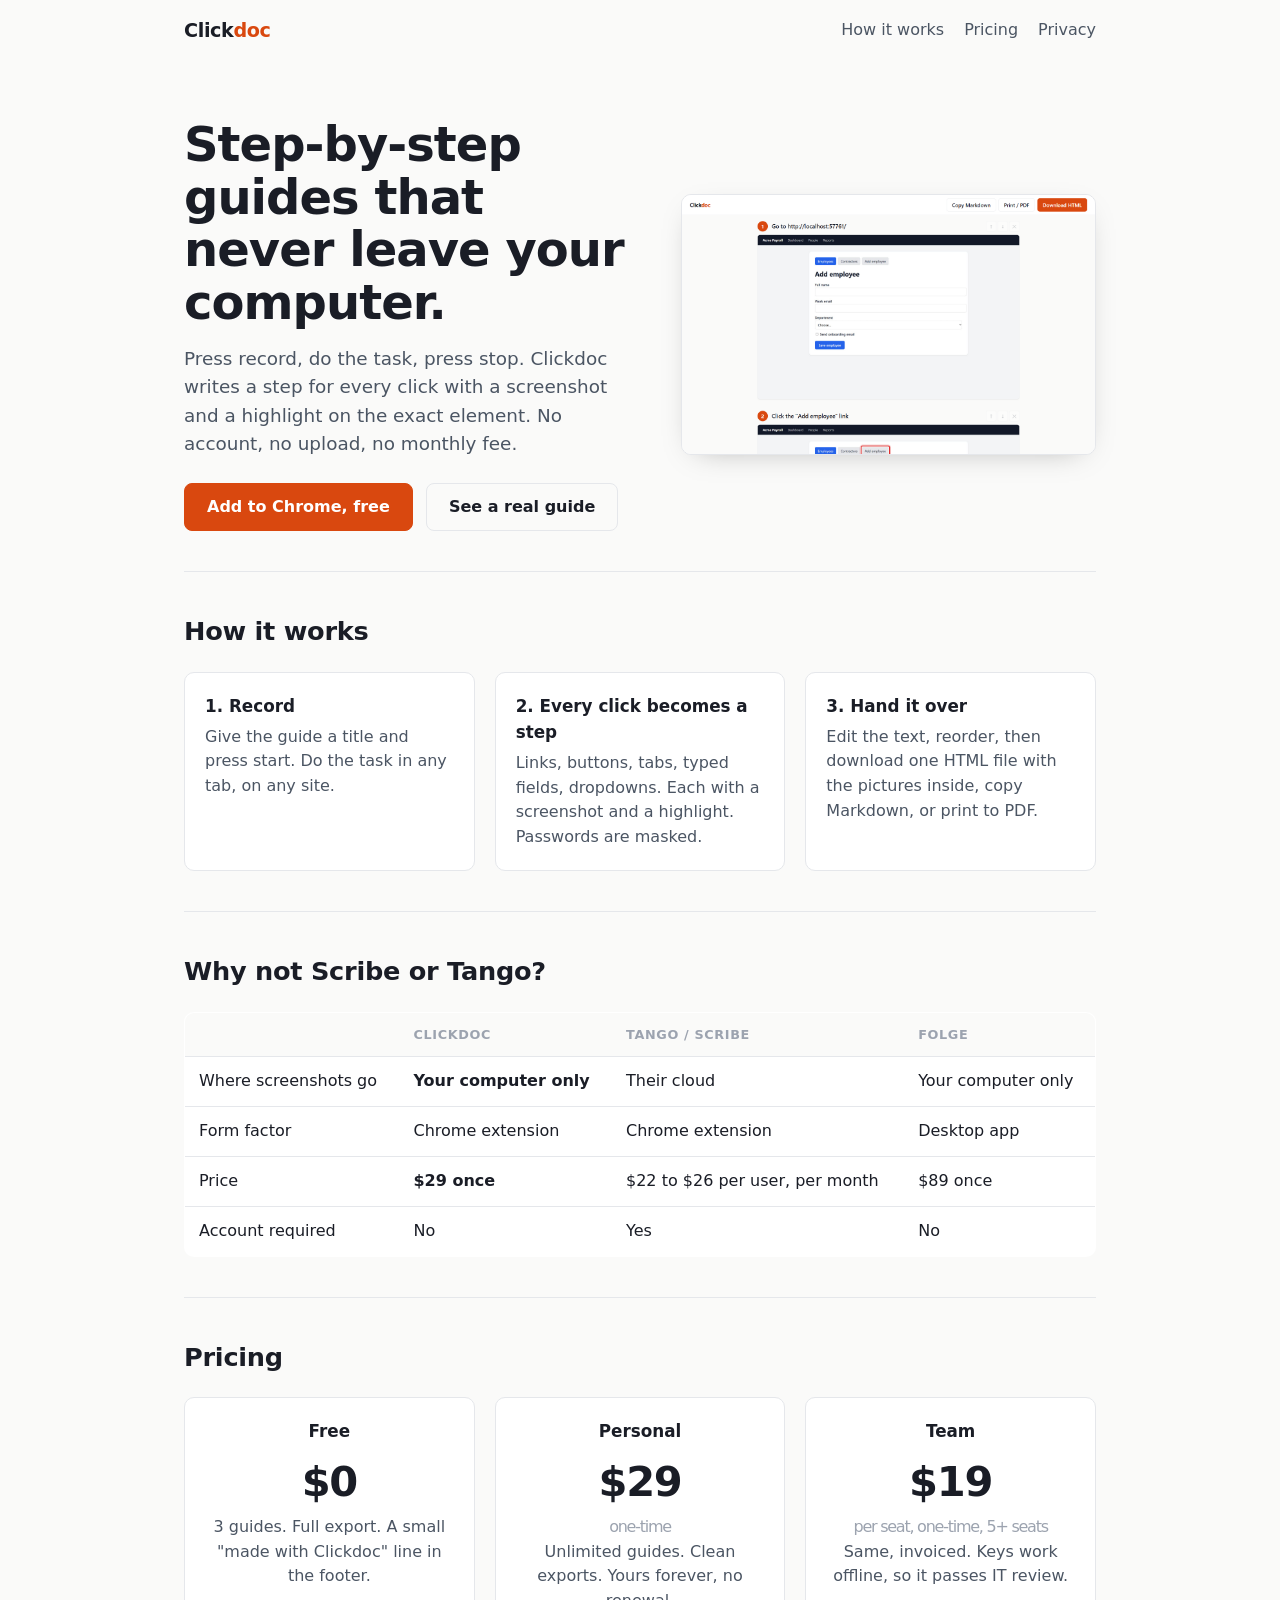
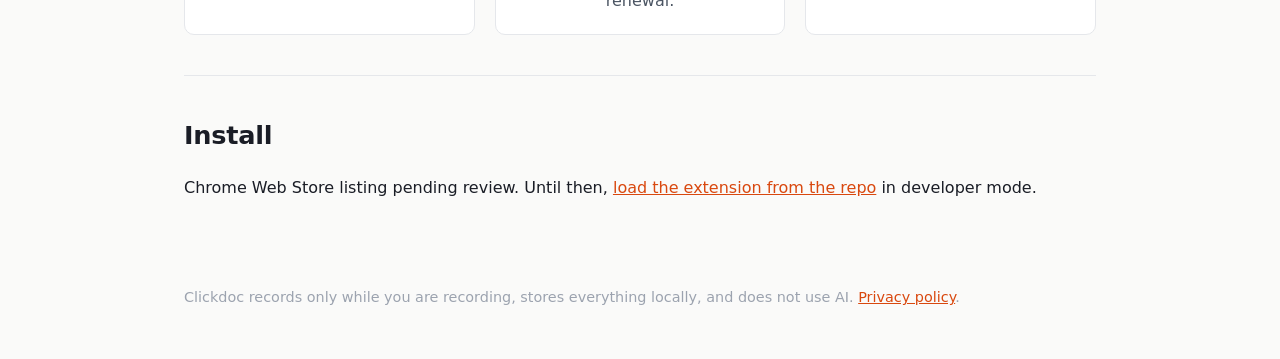
==== index.html @ 6314d19f "Clickdoc landing page, privacy policy and demo guides Co-Authored-By: Claude Fable 5.1 <noreply@anth" ====
<!doctype html>
<html lang="en">
<head>
<meta charset="utf-8">
<meta name="viewport" content="width=device-width, initial-scale=1">
<title>Clickdoc · Step-by-step guides that never leave your computer</title>
<meta name="description" content="Record your clicks in Chrome, get a step-by-step guide with screenshots. Nothing is uploaded. Pay once.">
<style>
  :root { --primary: #d9480f; --ink: #1a1d26; --ink-2: #4b5563; --ink-3: #9ca3af; --bg: #fafaf9; --surface: #fff; --border: #e5e7eb; }
  * { box-sizing: border-box; }
  body { margin: 0; font-family: Inter, system-ui, -apple-system, "Segoe UI", sans-serif; color: var(--ink); background: var(--bg); line-height: 1.55; }
  a { color: var(--primary); }
  .wrap { max-width: 960px; margin: 0 auto; padding: 0 24px; }
  header { display: flex; justify-content: space-between; align-items: center; padding: 16px 0; }
  .brand { font-weight: 700; font-size: 1.2rem; letter-spacing: -0.02em; color: var(--ink); text-decoration: none; }
  .brand span { color: var(--primary); }
  nav a { margin-left: 20px; color: var(--ink-2); text-decoration: none; }
  .hero { padding: 56px 0 40px; display: grid; grid-template-columns: 1.1fr 1fr; gap: 40px; align-items: center; }
  h1 { font-size: clamp(2rem, 4.5vw, 3rem); line-height: 1.1; letter-spacing: -0.02em; margin: 0 0 16px; }
  .lede { font-size: 1.15rem; color: var(--ink-2); margin: 0 0 24px; }
  .btn { display: inline-flex; align-items: center; min-height: 48px; padding: 0 22px; border-radius: 8px; background: var(--primary); color: #fff; font-weight: 600; text-decoration: none; border: 1px solid var(--primary); }
  .btn:hover { background: #c23f0b; }
  .btn-ghost { background: transparent; color: var(--ink); border-color: var(--border); margin-left: 8px; }
  .btn:focus-visible, a:focus-visible { outline: 3px solid rgba(217,72,15,.4); outline-offset: 2px; }
  .shot { border: 1px solid var(--border); border-radius: 10px; overflow: hidden; box-shadow: 0 8px 30px -16px rgba(0,0,0,.35); background: #fff; }
  .shot img { display: block; width: 100%; height: auto; }
  section { padding: 40px 0; border-top: 1px solid var(--border); }
  h2 { font-size: 1.6rem; letter-spacing: -0.01em; margin: 0 0 20px; }
  .grid { display: grid; grid-template-columns: repeat(3, 1fr); gap: 20px; }
  .card { background: var(--surface); border: 1px solid var(--border); border-radius: 10px; padding: 20px; }
  .card h3 { margin: 0 0 6px; font-size: 1.05rem; }
  .card p { margin: 0; color: var(--ink-2); }
  .price { text-align: center; }
  .price .amt { font-size: 2.6rem; font-weight: 700; letter-spacing: -0.03em; }
  .price small { display: block; color: var(--ink-3); font-weight: 500; font-size: 1rem; }
  .compare { width: 100%; border-collapse: collapse; background: var(--surface); border: 1px solid var(--border); border-radius: 10px; overflow: hidden; }
  .compare th, .compare td { padding: 12px 14px; text-align: left; border-bottom: 1px solid var(--border); }
  .compare th { font-size: .8rem; text-transform: uppercase; letter-spacing: .05em; color: var(--ink-3); background: var(--bg); }
  .compare tr:last-child td { border-bottom: 0; }
  footer { padding: 30px 0 50px; color: var(--ink-3); font-size: .9rem; }
  @media (max-width: 820px) { .hero, .grid { grid-template-columns: 1fr; } nav { display: none; } }
</style>
</head>
<body>
<div class="wrap">
  <header>
    <a class="brand" href="#">Click<span>doc</span></a>
    <nav><a href="#how">How it works</a><a href="#pricing">Pricing</a><a href="privacy.html">Privacy</a></nav>
  </header>

  <div class="hero">
    <div>
      <h1>Step-by-step guides that never leave your computer.</h1>
      <p class="lede">Press record, do the task, press stop. Clickdoc writes a step for every click with a screenshot and a highlight on the exact element. No account, no upload, no monthly fee.</p>
      <a class="btn" href="#install">Add to Chrome, free</a>
      <a class="btn btn-ghost" href="demo/acme-add-employee.html">See a real guide</a>
    </div>
    <div class="shot"><img src="screenshots/01-guide-editor.png" alt="A Clickdoc guide showing numbered steps with screenshots and red highlight boxes"></div>
  </div>

  <section id="how">
    <h2>How it works</h2>
    <div class="grid">
      <div class="card"><h3>1. Record</h3><p>Give the guide a title and press start. Do the task in any tab, on any site.</p></div>
      <div class="card"><h3>2. Every click becomes a step</h3><p>Links, buttons, tabs, typed fields, dropdowns. Each with a screenshot and a highlight. Passwords are masked.</p></div>
      <div class="card"><h3>3. Hand it over</h3><p>Edit the text, reorder, then download one HTML file with the pictures inside, copy Markdown, or print to PDF.</p></div>
    </div>
  </section>

  <section>
    <h2>Why not Scribe or Tango?</h2>
    <table class="compare">
      <thead><tr><th></th><th>Clickdoc</th><th>Tango / Scribe</th><th>Folge</th></tr></thead>
      <tbody>
        <tr><td>Where screenshots go</td><td><strong>Your computer only</strong></td><td>Their cloud</td><td>Your computer only</td></tr>
        <tr><td>Form factor</td><td>Chrome extension</td><td>Chrome extension</td><td>Desktop app</td></tr>
        <tr><td>Price</td><td><strong>$29 once</strong></td><td>$22 to $26 per user, per month</td><td>$89 once</td></tr>
        <tr><td>Account required</td><td>No</td><td>Yes</td><td>No</td></tr>
      </tbody>
    </table>
  </section>

  <section id="pricing">
    <h2>Pricing</h2>
    <div class="grid">
      <div class="card price"><h3>Free</h3><div class="amt">$0</div><p>3 guides. Full export. A small "made with Clickdoc" line in the footer.</p></div>
      <div class="card price"><h3>Personal</h3><div class="amt">$29<small>one-time</small></div><p>Unlimited guides. Clean exports. Yours forever, no renewal.</p></div>
      <div class="card price"><h3>Team</h3><div class="amt">$19<small>per seat, one-time, 5+ seats</small></div><p>Same, invoiced. Keys work offline, so it passes IT review.</p></div>
    </div>
  </section>

  <section id="install">
    <h2>Install</h2>
    <p>Chrome Web Store listing pending review. Until then, <a href="https://github.com/jowjeh1/clickdoc">load the extension from the repo</a> in developer mode.</p>
  </section>

  <footer>Clickdoc records only while you are recording, stores everything locally, and does not use AI. <a href="privacy.html">Privacy policy</a>.</footer>
</div>
</body>
</html>
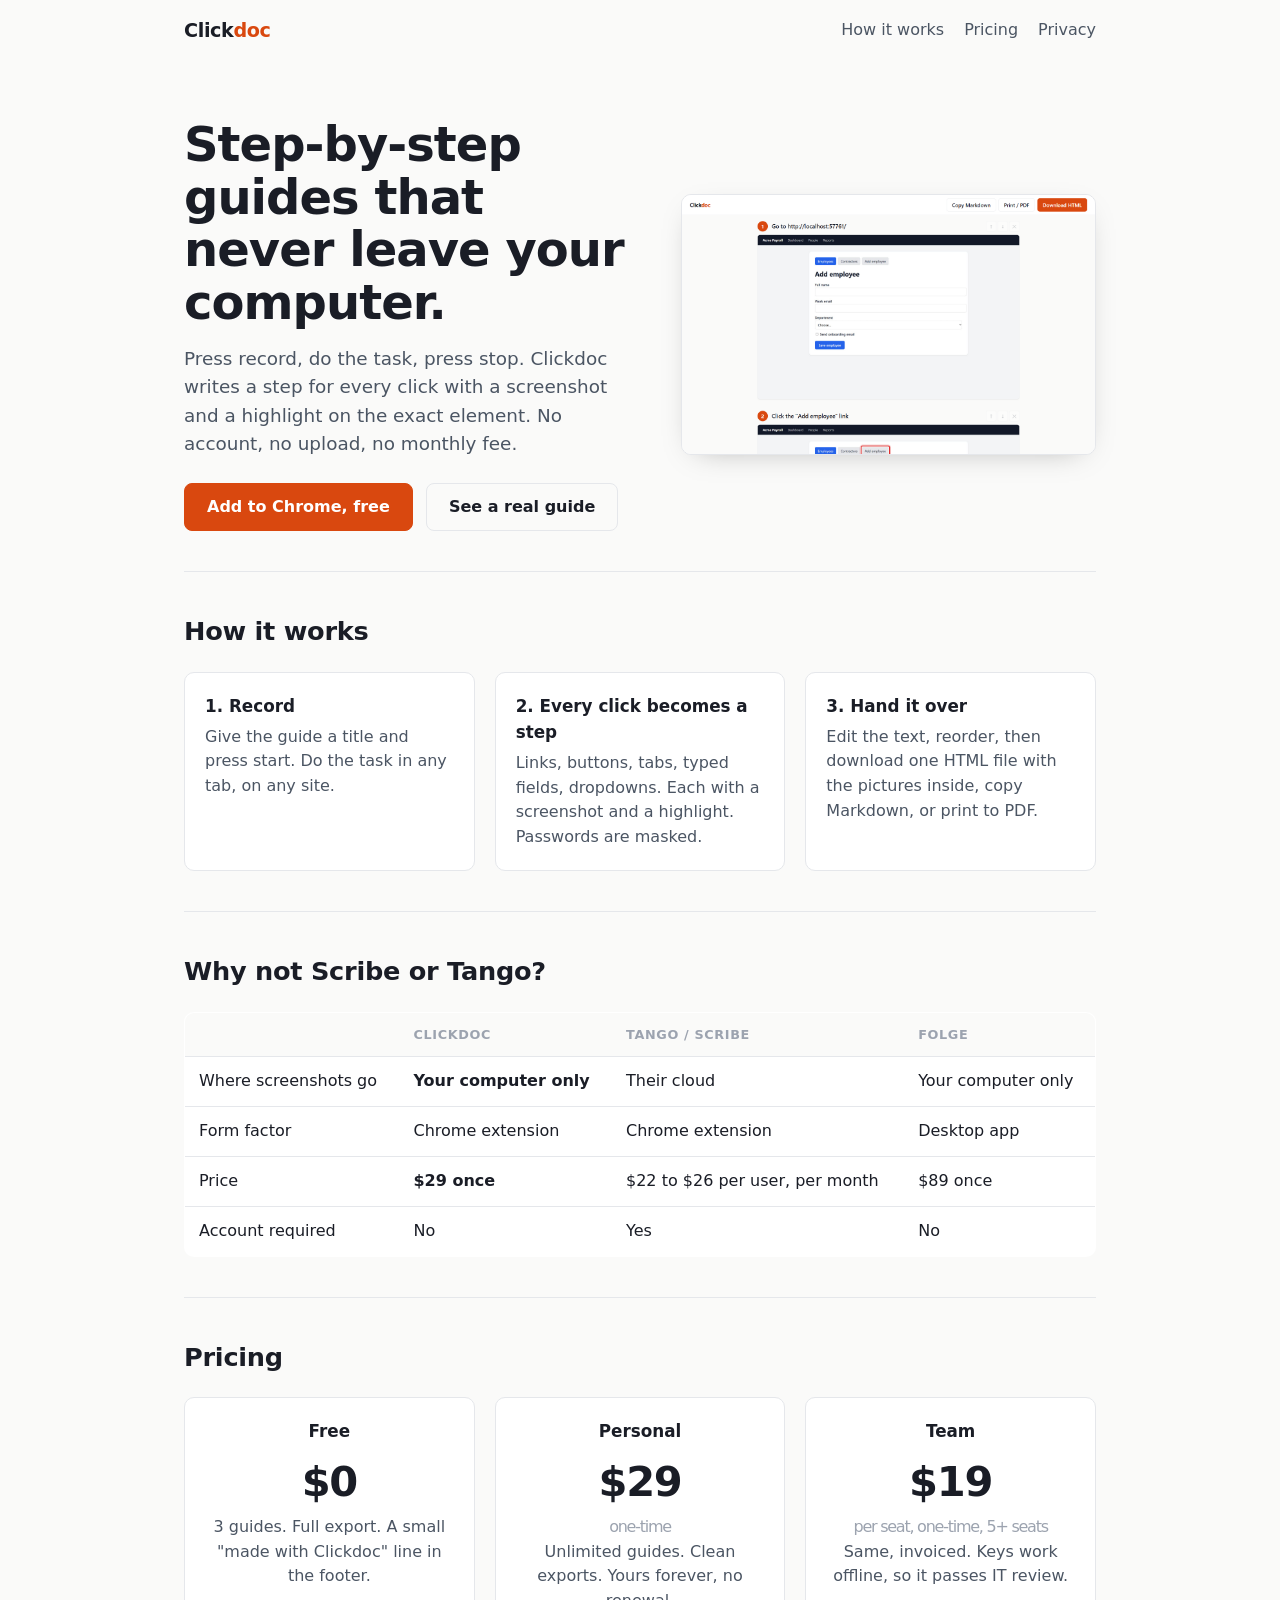
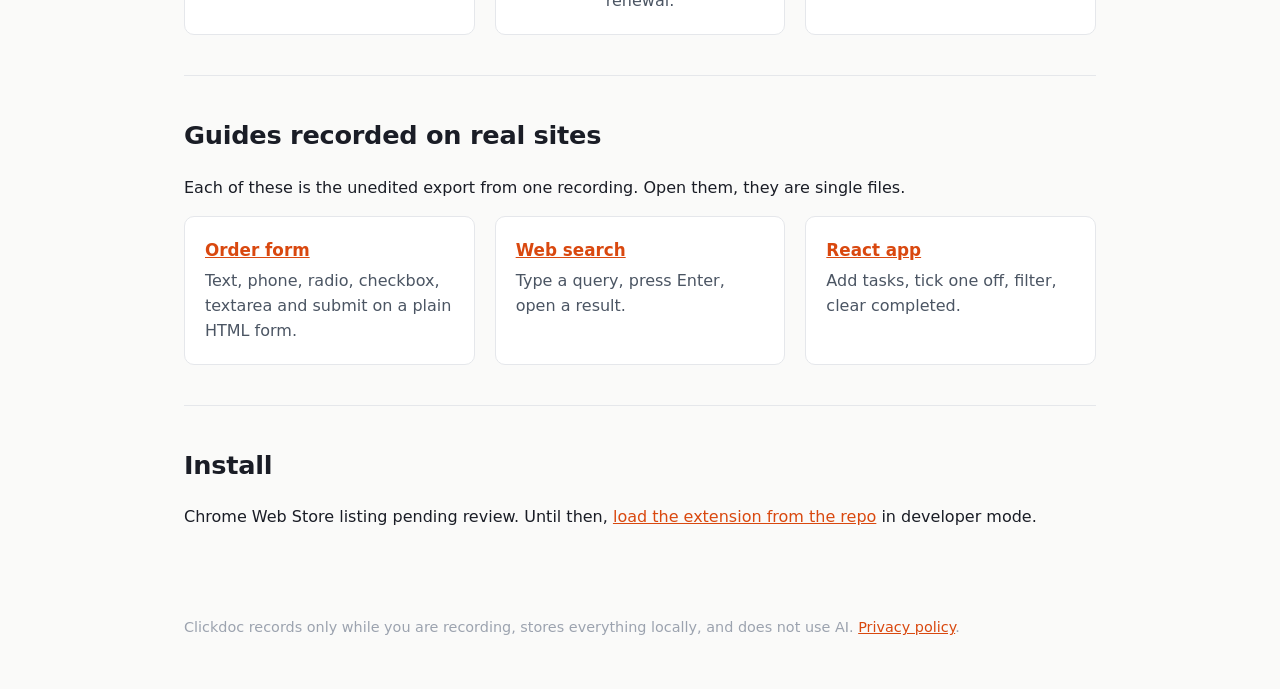
==== commit 2429a9eb: "Add real-site guide gallery Co-Authored-By: Claude Fable 5.1 <noreply@anthropic.com> Claude-Session:" ====
--- a/index.html
+++ b/index.html
@@ -89,6 +89,16 @@
     </div>
   </section>
 
+  <section id="gallery">
+    <h2>Guides recorded on real sites</h2>
+    <p>Each of these is the unedited export from one recording. Open them, they are single files.</p>
+    <div class="grid">
+      <div class="card"><h3><a href="demo/httpbin-form.html">Order form</a></h3><p>Text, phone, radio, checkbox, textarea and submit on a plain HTML form.</p></div>
+      <div class="card"><h3><a href="demo/duckduckgo-search.html">Web search</a></h3><p>Type a query, press Enter, open a result.</p></div>
+      <div class="card"><h3><a href="demo/todomvc-react.html">React app</a></h3><p>Add tasks, tick one off, filter, clear completed.</p></div>
+    </div>
+  </section>
+
   <section id="install">
     <h2>Install</h2>
     <p>Chrome Web Store listing pending review. Until then, <a href="https://github.com/jowjeh1/clickdoc">load the extension from the repo</a> in developer mode.</p>
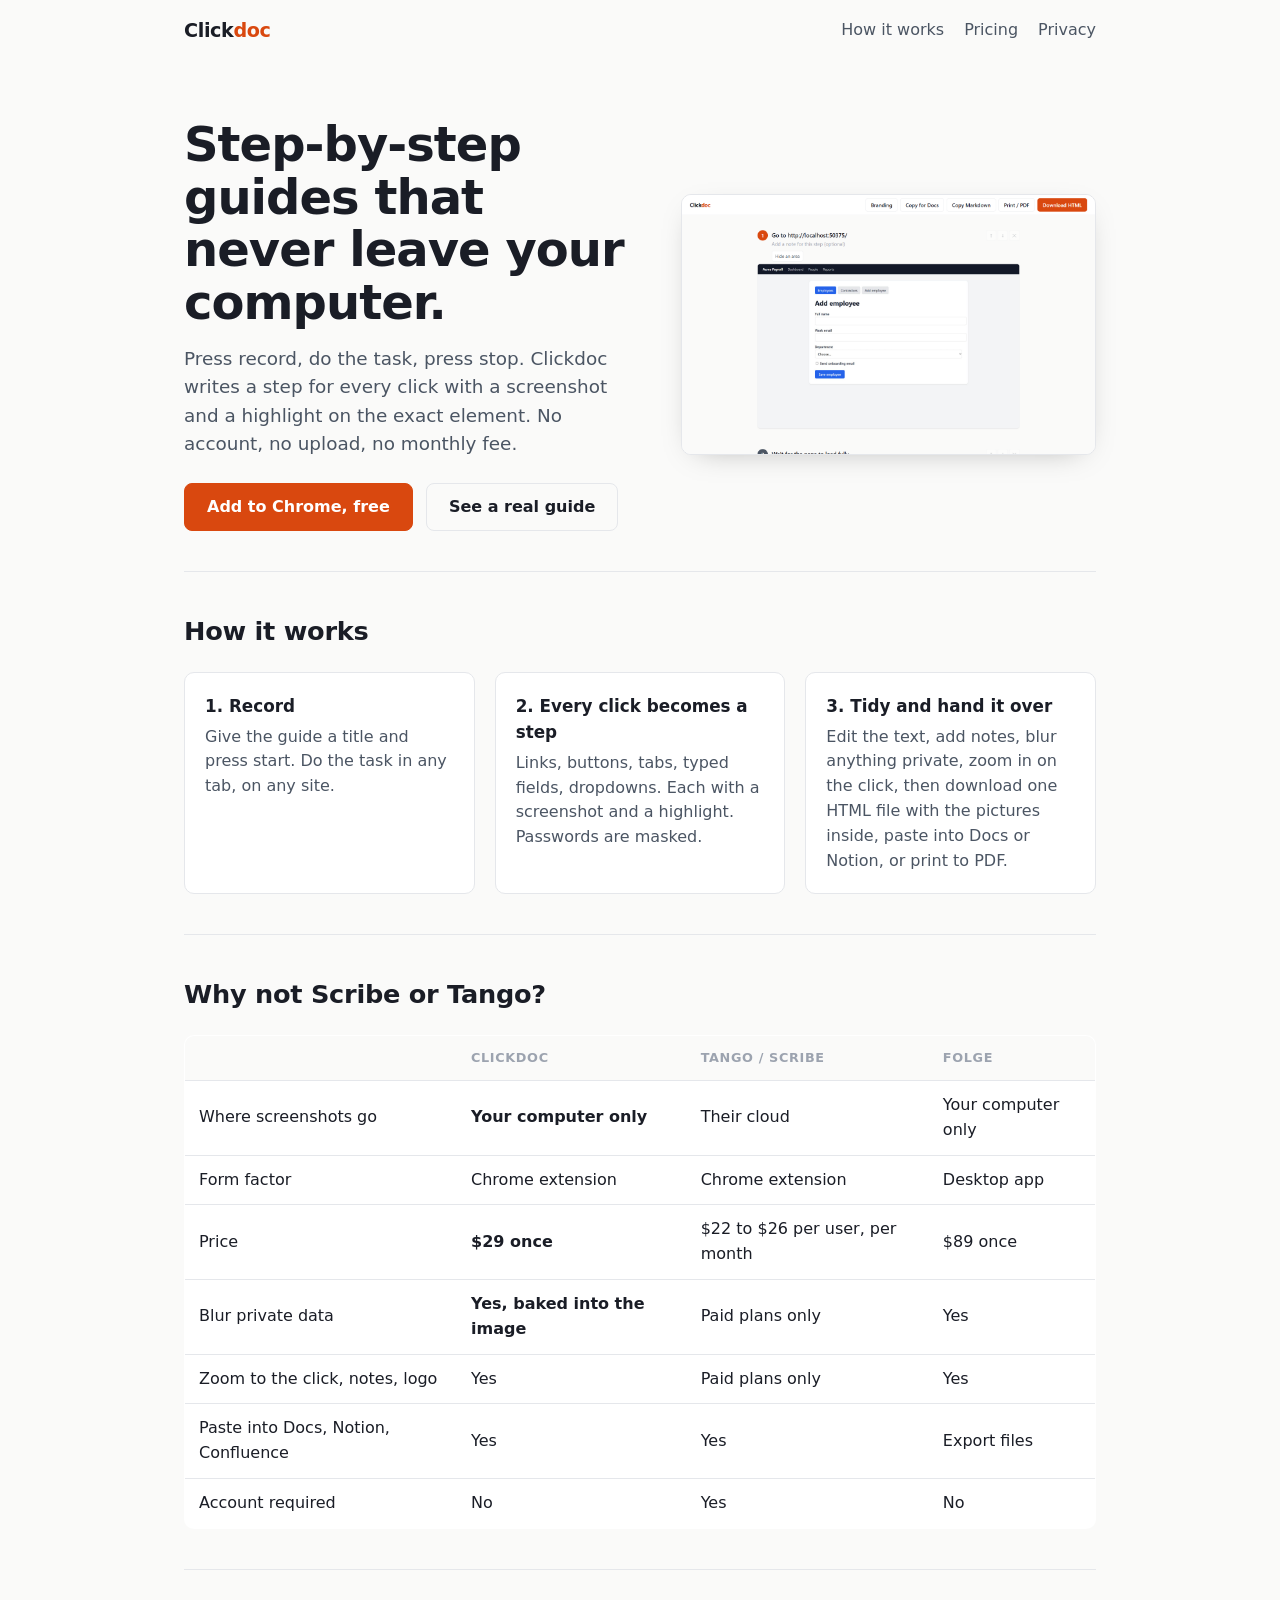
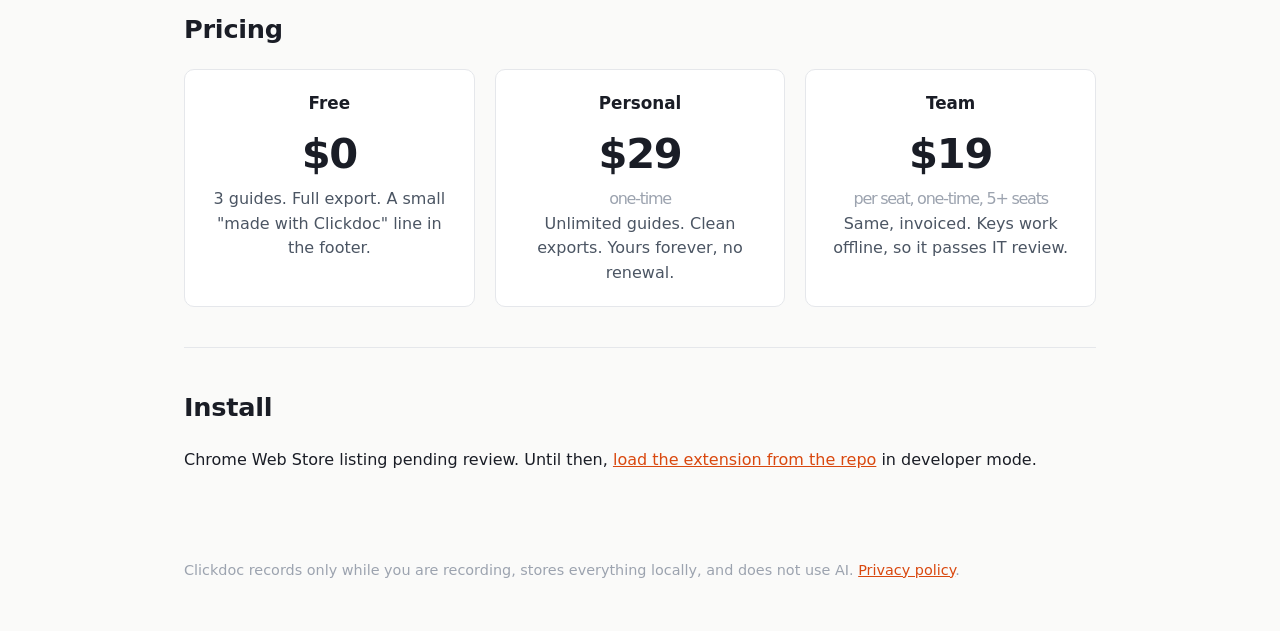
==== commit c3c90338: "Update comparison and demos for 0.2.0 Co-Authored-By: Claude Fable 5.1 <noreply@anthropic.com> Claud" ====
--- a/index.html
+++ b/index.html
@@ -63,7 +63,7 @@
     <div class="grid">
       <div class="card"><h3>1. Record</h3><p>Give the guide a title and press start. Do the task in any tab, on any site.</p></div>
       <div class="card"><h3>2. Every click becomes a step</h3><p>Links, buttons, tabs, typed fields, dropdowns. Each with a screenshot and a highlight. Passwords are masked.</p></div>
-      <div class="card"><h3>3. Hand it over</h3><p>Edit the text, reorder, then download one HTML file with the pictures inside, copy Markdown, or print to PDF.</p></div>
+      <div class="card"><h3>3. Tidy and hand it over</h3><p>Edit the text, add notes, blur anything private, zoom in on the click, then download one HTML file with the pictures inside, paste into Docs or Notion, or print to PDF.</p></div>
     </div>
   </section>
 
@@ -75,6 +75,9 @@
         <tr><td>Where screenshots go</td><td><strong>Your computer only</strong></td><td>Their cloud</td><td>Your computer only</td></tr>
         <tr><td>Form factor</td><td>Chrome extension</td><td>Chrome extension</td><td>Desktop app</td></tr>
         <tr><td>Price</td><td><strong>$29 once</strong></td><td>$22 to $26 per user, per month</td><td>$89 once</td></tr>
+        <tr><td>Blur private data</td><td><strong>Yes, baked into the image</strong></td><td>Paid plans only</td><td>Yes</td></tr>
+        <tr><td>Zoom to the click, notes, logo</td><td>Yes</td><td>Paid plans only</td><td>Yes</td></tr>
+        <tr><td>Paste into Docs, Notion, Confluence</td><td>Yes</td><td>Yes</td><td>Export files</td></tr>
         <tr><td>Account required</td><td>No</td><td>Yes</td><td>No</td></tr>
       </tbody>
     </table>
@@ -89,16 +92,6 @@
     </div>
   </section>
 
-  <section id="gallery">
-    <h2>Guides recorded on real sites</h2>
-    <p>Each of these is the unedited export from one recording. Open them, they are single files.</p>
-    <div class="grid">
-      <div class="card"><h3><a href="demo/httpbin-form.html">Order form</a></h3><p>Text, phone, radio, checkbox, textarea and submit on a plain HTML form.</p></div>
-      <div class="card"><h3><a href="demo/duckduckgo-search.html">Web search</a></h3><p>Type a query, press Enter, open a result.</p></div>
-      <div class="card"><h3><a href="demo/todomvc-react.html">React app</a></h3><p>Add tasks, tick one off, filter, clear completed.</p></div>
-    </div>
-  </section>
-
   <section id="install">
     <h2>Install</h2>
     <p>Chrome Web Store listing pending review. Until then, <a href="https://github.com/jowjeh1/clickdoc">load the extension from the repo</a> in developer mode.</p>
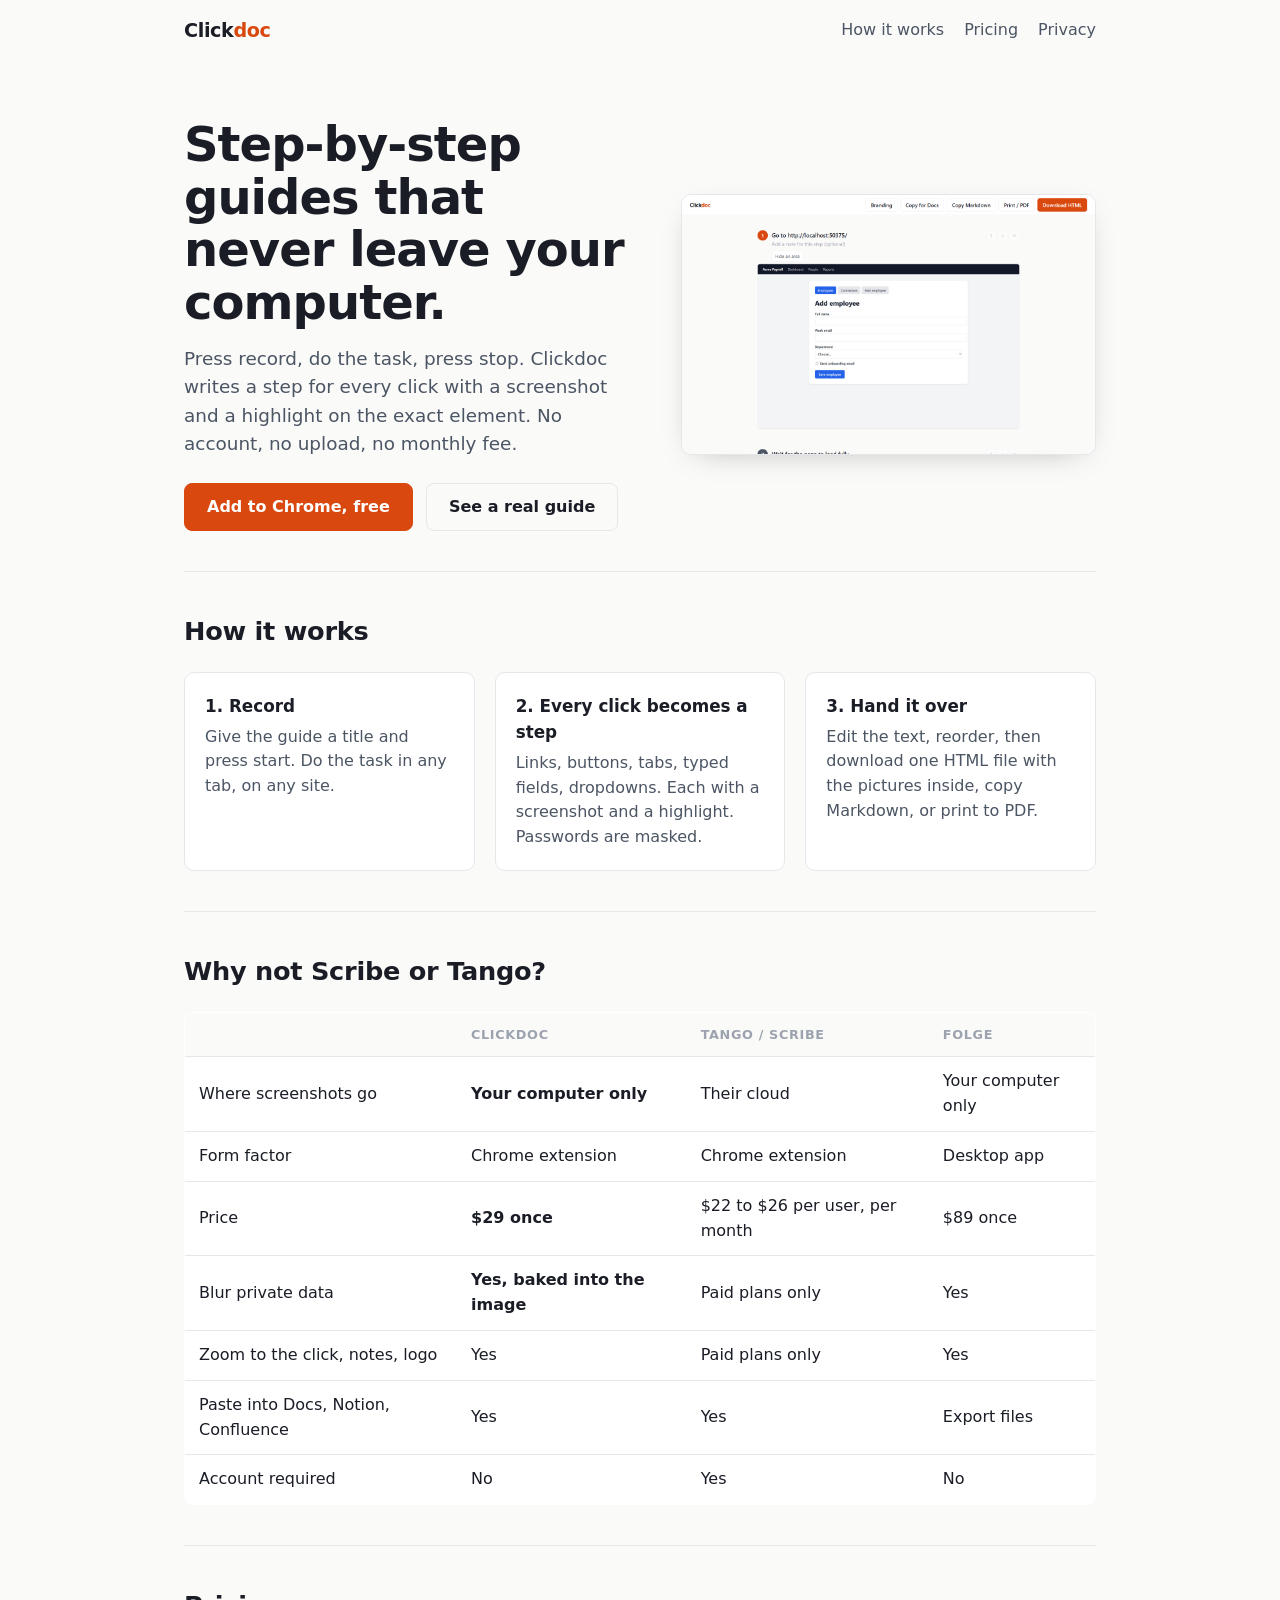
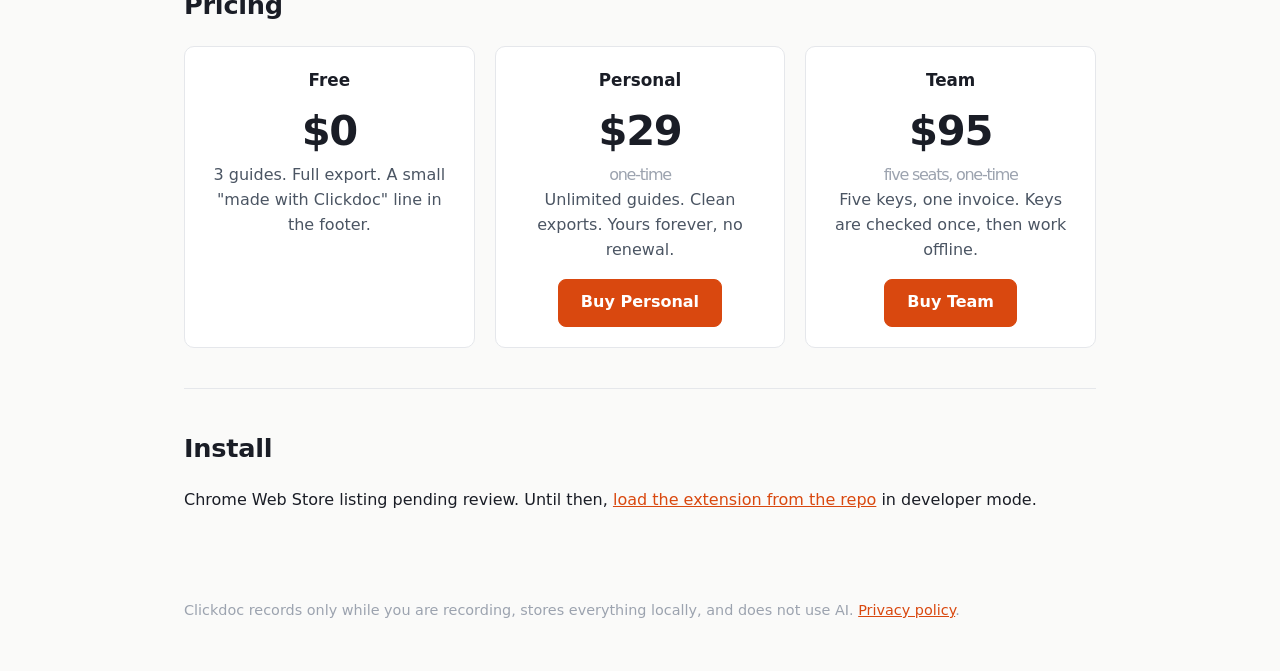
==== commit 6da57ecc: "Buy buttons for Personal and Team, Team priced per five seats Co-Authored-By: Claude Fable 5.1 <nore" ====
--- a/index.html
+++ b/index.html
@@ -33,6 +33,8 @@
   .price { text-align: center; }
   .price .amt { font-size: 2.6rem; font-weight: 700; letter-spacing: -0.03em; }
   .price small { display: block; color: var(--ink-3); font-weight: 500; font-size: 1rem; }
+  .price .buy { margin-top: 16px; }
+  .price p { margin-bottom: 0; }
   .compare { width: 100%; border-collapse: collapse; background: var(--surface); border: 1px solid var(--border); border-radius: 10px; overflow: hidden; }
   .compare th, .compare td { padding: 12px 14px; text-align: left; border-bottom: 1px solid var(--border); }
   .compare th { font-size: .8rem; text-transform: uppercase; letter-spacing: .05em; color: var(--ink-3); background: var(--bg); }
@@ -63,7 +65,7 @@
     <div class="grid">
       <div class="card"><h3>1. Record</h3><p>Give the guide a title and press start. Do the task in any tab, on any site.</p></div>
       <div class="card"><h3>2. Every click becomes a step</h3><p>Links, buttons, tabs, typed fields, dropdowns. Each with a screenshot and a highlight. Passwords are masked.</p></div>
-      <div class="card"><h3>3. Tidy and hand it over</h3><p>Edit the text, add notes, blur anything private, zoom in on the click, then download one HTML file with the pictures inside, paste into Docs or Notion, or print to PDF.</p></div>
+      <div class="card"><h3>3. Hand it over</h3><p>Edit the text, reorder, then download one HTML file with the pictures inside, copy Markdown, or print to PDF.</p></div>
     </div>
   </section>
 
@@ -87,8 +89,8 @@
     <h2>Pricing</h2>
     <div class="grid">
       <div class="card price"><h3>Free</h3><div class="amt">$0</div><p>3 guides. Full export. A small "made with Clickdoc" line in the footer.</p></div>
-      <div class="card price"><h3>Personal</h3><div class="amt">$29<small>one-time</small></div><p>Unlimited guides. Clean exports. Yours forever, no renewal.</p></div>
-      <div class="card price"><h3>Team</h3><div class="amt">$19<small>per seat, one-time, 5+ seats</small></div><p>Same, invoiced. Keys work offline, so it passes IT review.</p></div>
+      <div class="card price"><h3>Personal</h3><div class="amt">$29<small>one-time</small></div><p>Unlimited guides. Clean exports. Yours forever, no renewal.</p><a class="btn buy" href="https://jowjeh.gumroad.com/l/clickdoc?variant=Personal">Buy Personal</a></div>
+      <div class="card price"><h3>Team</h3><div class="amt">$95<small>five seats, one-time</small></div><p>Five keys, one invoice. Keys are checked once, then work offline.</p><a class="btn buy" href="https://jowjeh.gumroad.com/l/clickdoc?variant=Team%20(5%20seats)">Buy Team</a></div>
     </div>
   </section>
 
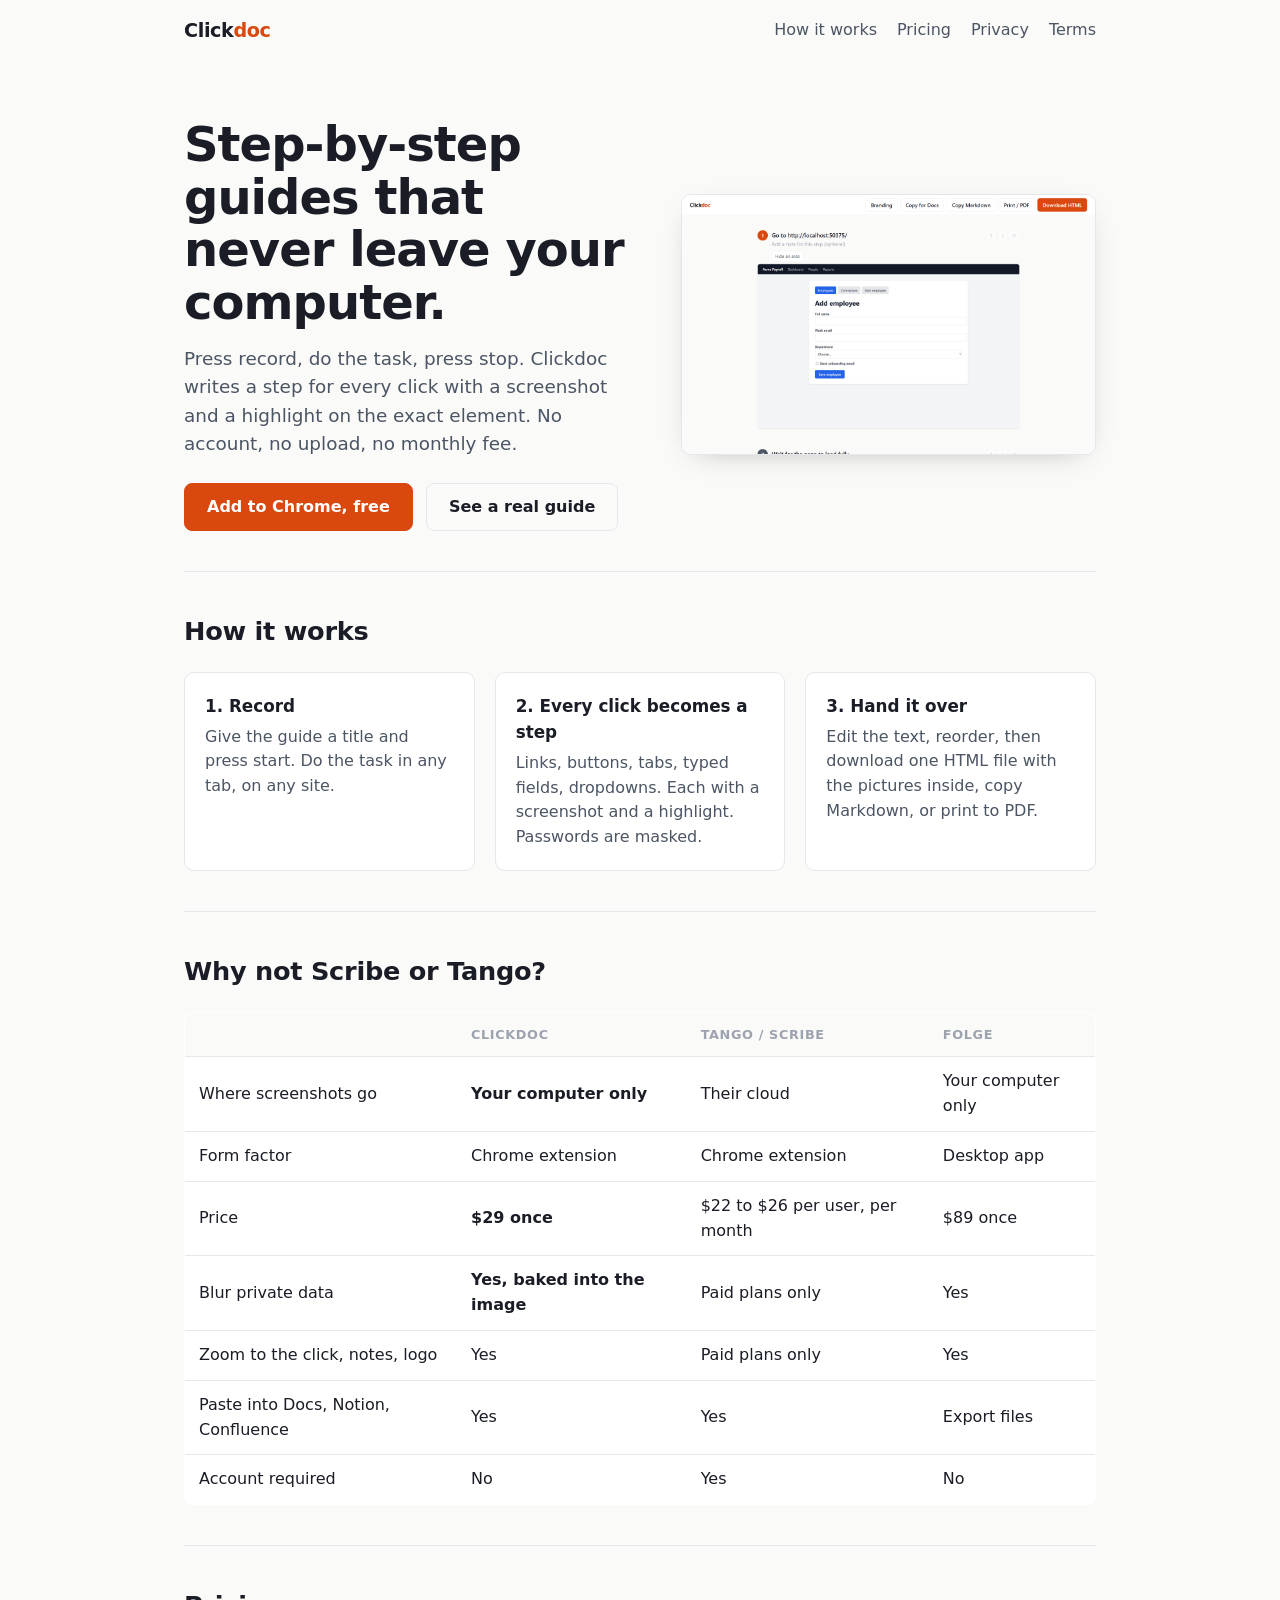
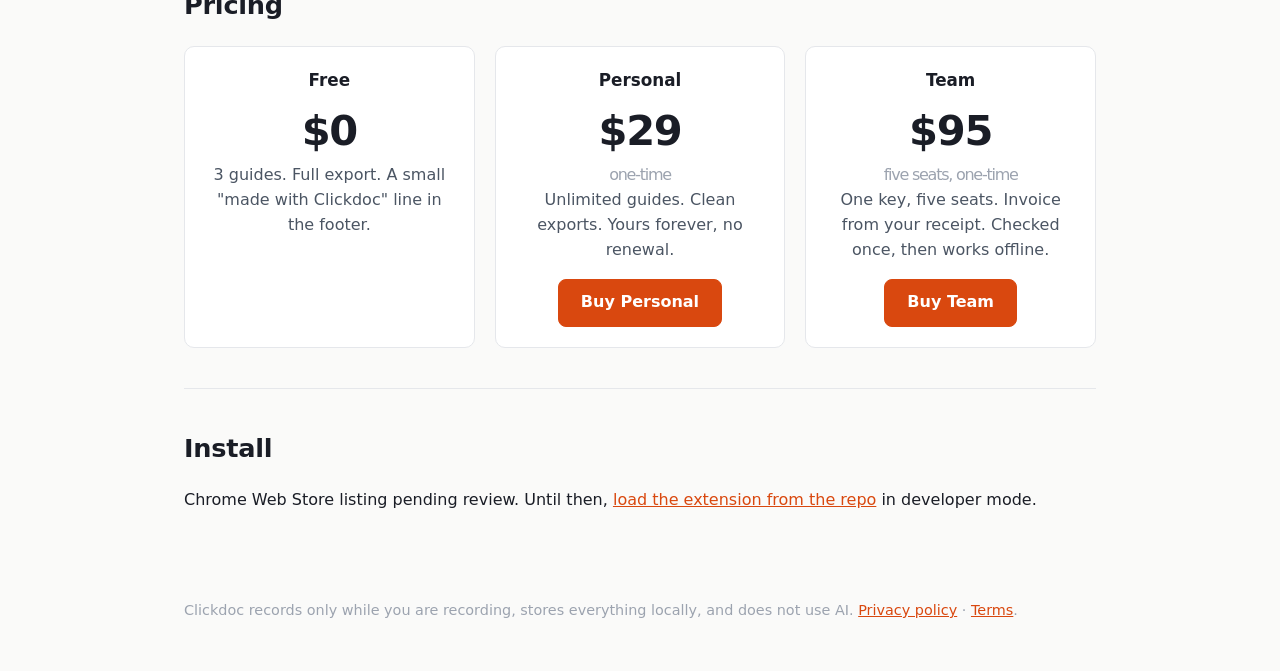
==== commit 01ab9f00: "Terms of use page; Team copy is one key with five seats Co-Authored-By: Claude Fable 5.1 <noreply@an" ====
--- a/index.html
+++ b/index.html
@@ -47,7 +47,7 @@
 <div class="wrap">
   <header>
     <a class="brand" href="#">Click<span>doc</span></a>
-    <nav><a href="#how">How it works</a><a href="#pricing">Pricing</a><a href="privacy.html">Privacy</a></nav>
+    <nav><a href="#how">How it works</a><a href="#pricing">Pricing</a><a href="privacy.html">Privacy</a><a href="terms.html">Terms</a></nav>
   </header>
 
   <div class="hero">
@@ -90,7 +90,7 @@
     <div class="grid">
       <div class="card price"><h3>Free</h3><div class="amt">$0</div><p>3 guides. Full export. A small "made with Clickdoc" line in the footer.</p></div>
       <div class="card price"><h3>Personal</h3><div class="amt">$29<small>one-time</small></div><p>Unlimited guides. Clean exports. Yours forever, no renewal.</p><a class="btn buy" href="https://jowjeh.gumroad.com/l/clickdoc?variant=Personal">Buy Personal</a></div>
-      <div class="card price"><h3>Team</h3><div class="amt">$95<small>five seats, one-time</small></div><p>Five keys, one invoice. Keys are checked once, then work offline.</p><a class="btn buy" href="https://jowjeh.gumroad.com/l/clickdoc?variant=Team%20(5%20seats)">Buy Team</a></div>
+      <div class="card price"><h3>Team</h3><div class="amt">$95<small>five seats, one-time</small></div><p>One key, five seats. Invoice from your receipt. Checked once, then works offline.</p><a class="btn buy" href="https://jowjeh.gumroad.com/l/clickdoc?variant=Team%20(5%20seats)">Buy Team</a></div>
     </div>
   </section>
 
@@ -99,7 +99,7 @@
     <p>Chrome Web Store listing pending review. Until then, <a href="https://github.com/jowjeh1/clickdoc">load the extension from the repo</a> in developer mode.</p>
   </section>
 
-  <footer>Clickdoc records only while you are recording, stores everything locally, and does not use AI. <a href="privacy.html">Privacy policy</a>.</footer>
+  <footer>Clickdoc records only while you are recording, stores everything locally, and does not use AI. <a href="privacy.html">Privacy policy</a> · <a href="terms.html">Terms</a>.</footer>
 </div>
 </body>
 </html>
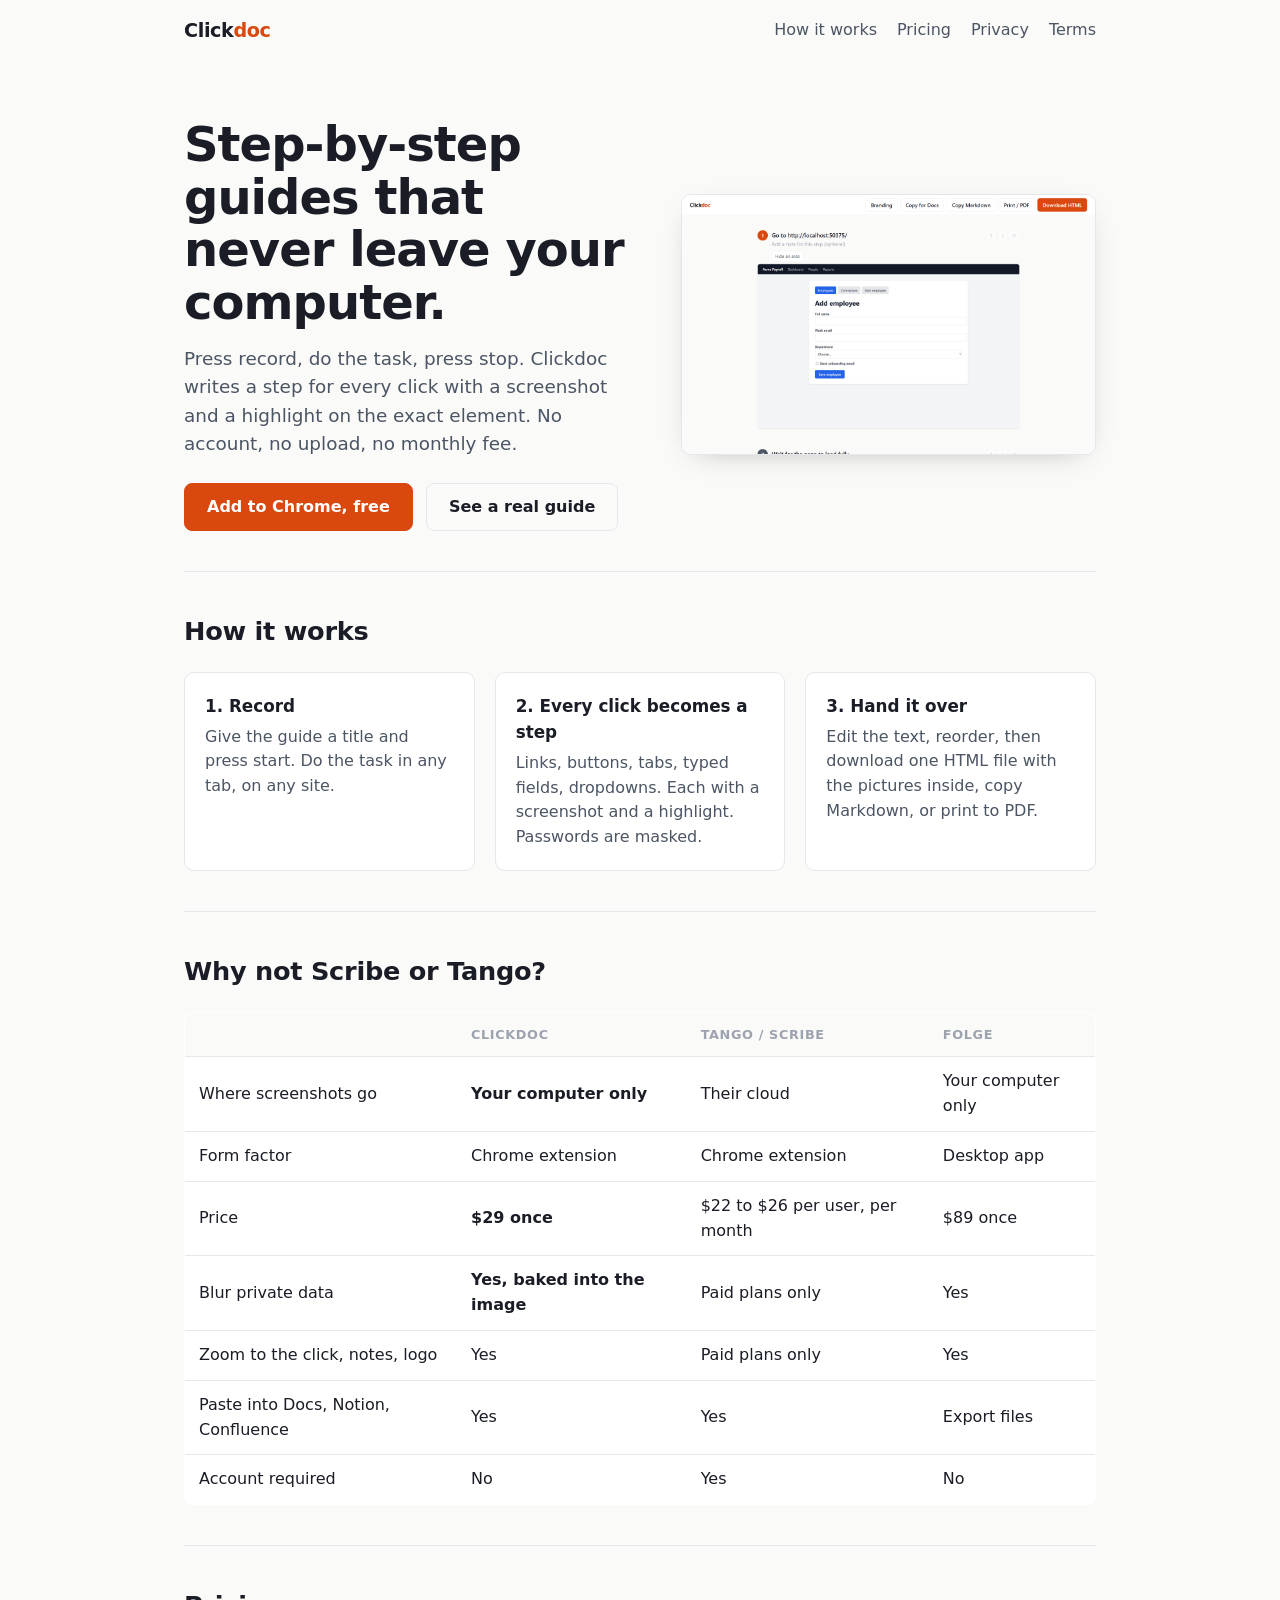
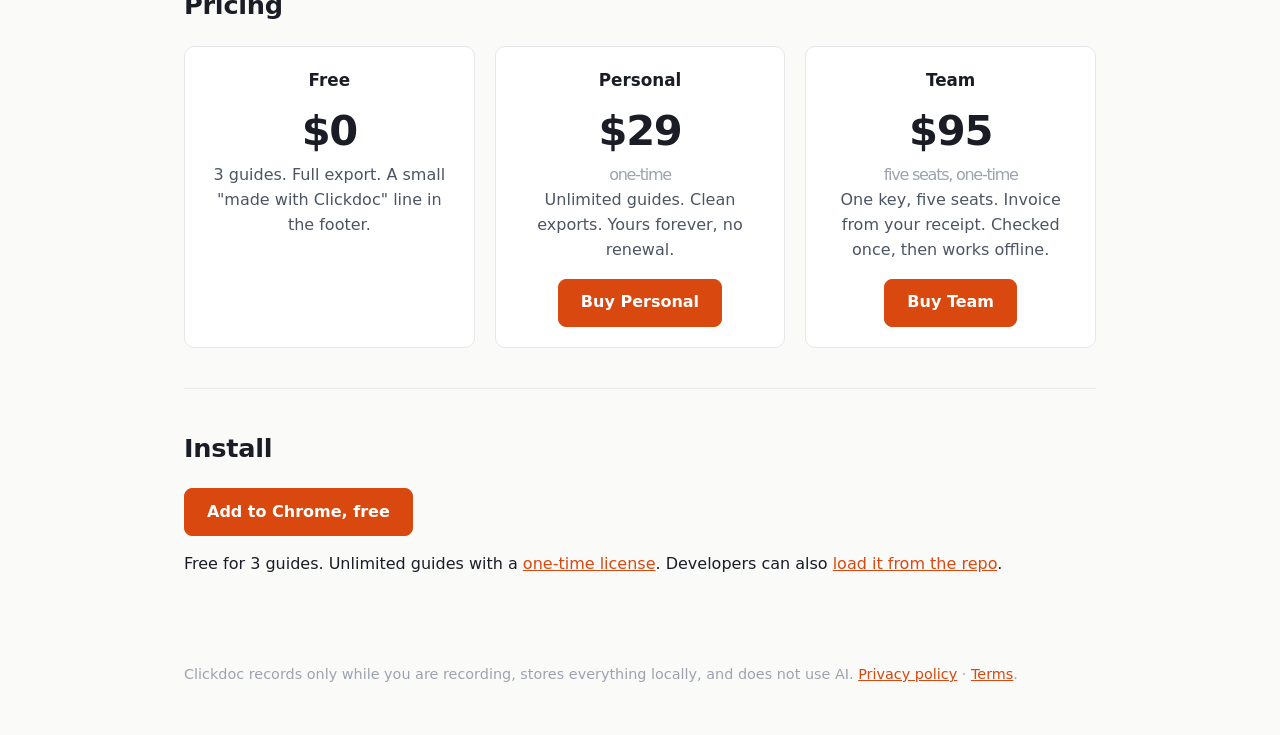
==== commit e3b978f7: "Install and hero buttons open the published Web Store listing Co-Authored-By: Claude Fable 5.1 <nore" ====
--- a/index.html
+++ b/index.html
@@ -54,7 +54,7 @@
     <div>
       <h1>Step-by-step guides that never leave your computer.</h1>
       <p class="lede">Press record, do the task, press stop. Clickdoc writes a step for every click with a screenshot and a highlight on the exact element. No account, no upload, no monthly fee.</p>
-      <a class="btn" href="#install">Add to Chrome, free</a>
+      <a class="btn" href="https://chromewebstore.google.com/detail/idigbdmgdmlnkocnabfkgcaeohfffoli" rel="noopener">Add to Chrome, free</a>
       <a class="btn btn-ghost" href="demo/acme-add-employee.html">See a real guide</a>
     </div>
     <div class="shot"><img src="screenshots/01-guide-editor.png" alt="A Clickdoc guide showing numbered steps with screenshots and red highlight boxes"></div>
@@ -96,7 +96,8 @@
 
   <section id="install">
     <h2>Install</h2>
-    <p>Chrome Web Store listing pending review. Until then, <a href="https://github.com/jowjeh1/clickdoc">load the extension from the repo</a> in developer mode.</p>
+    <p><a class="btn" href="https://chromewebstore.google.com/detail/idigbdmgdmlnkocnabfkgcaeohfffoli" rel="noopener">Add to Chrome, free</a></p>
+    <p>Free for 3 guides. Unlimited guides with a <a href="https://jowjeh.gumroad.com/l/clickdoc">one-time license</a>. Developers can also <a href="https://github.com/jowjeh1/clickdoc">load it from the repo</a>.</p>
   </section>
 
   <footer>Clickdoc records only while you are recording, stores everything locally, and does not use AI. <a href="privacy.html">Privacy policy</a> · <a href="terms.html">Terms</a>.</footer>
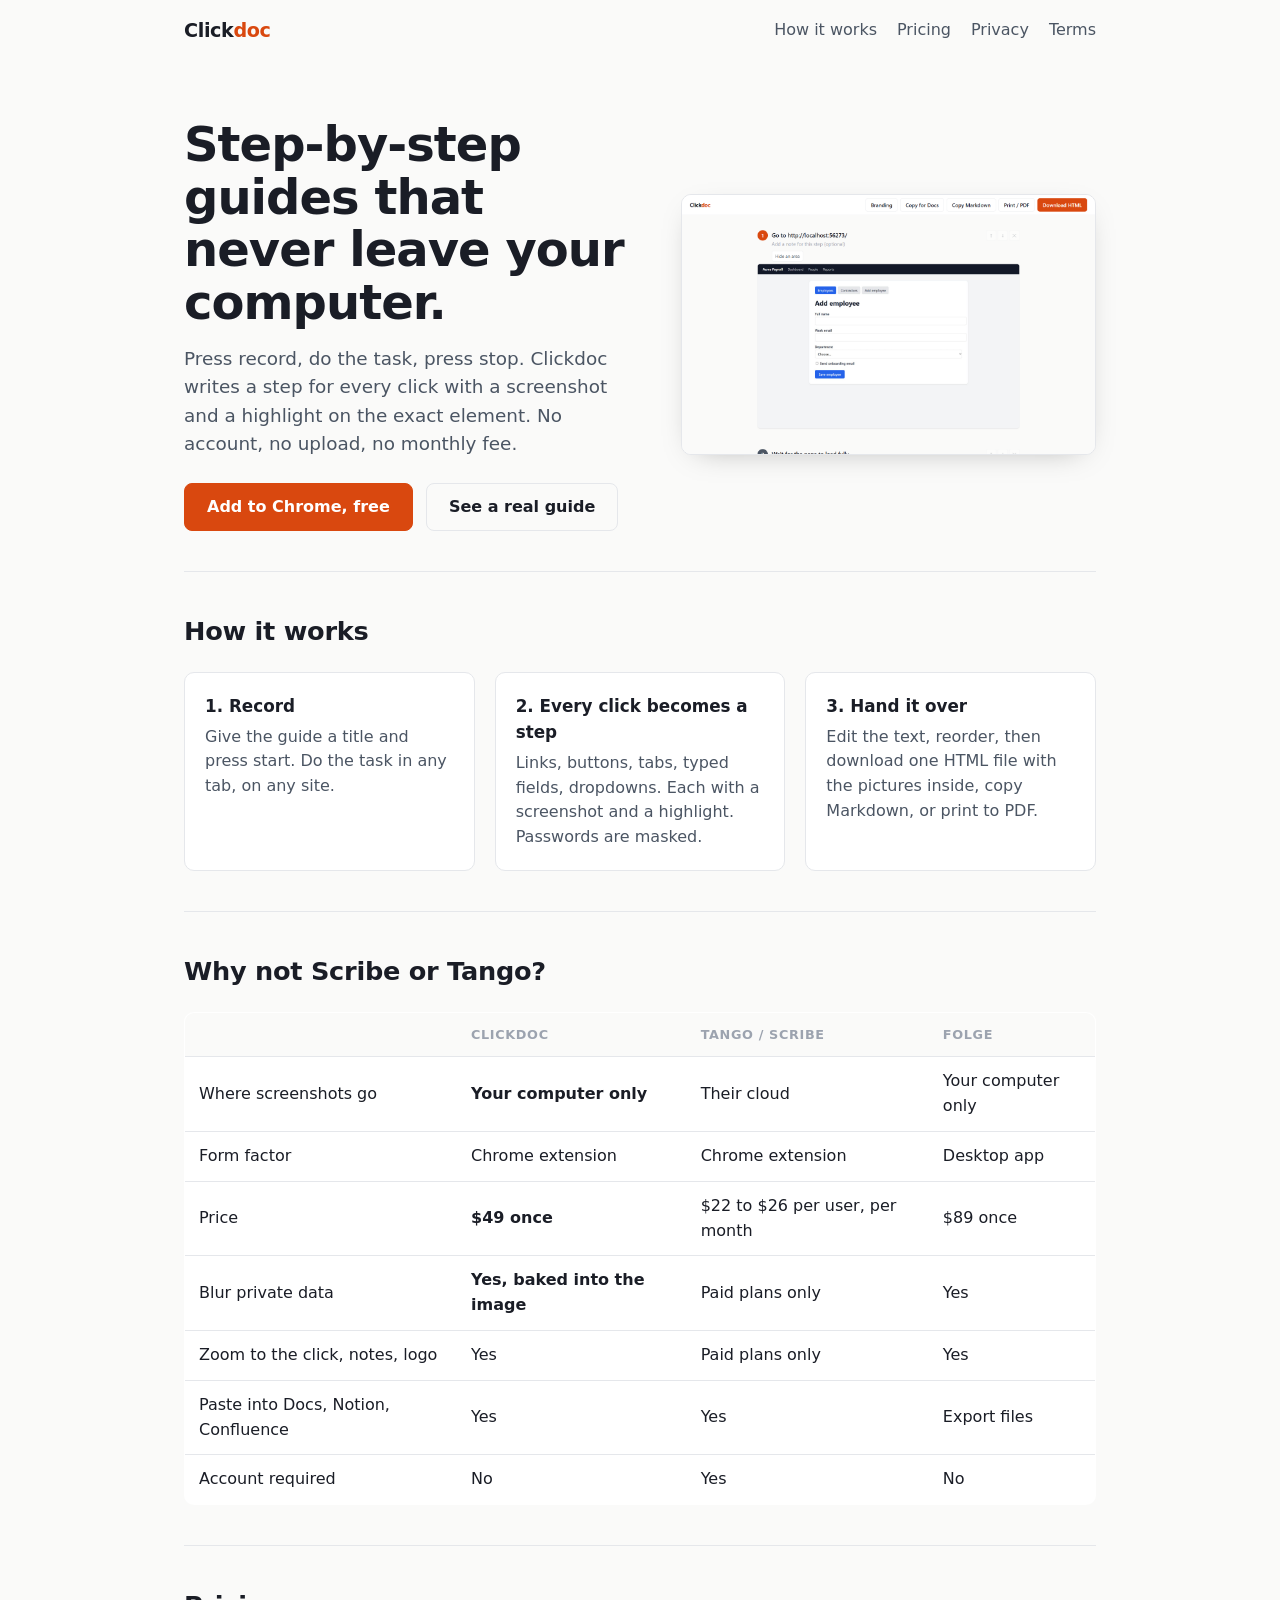
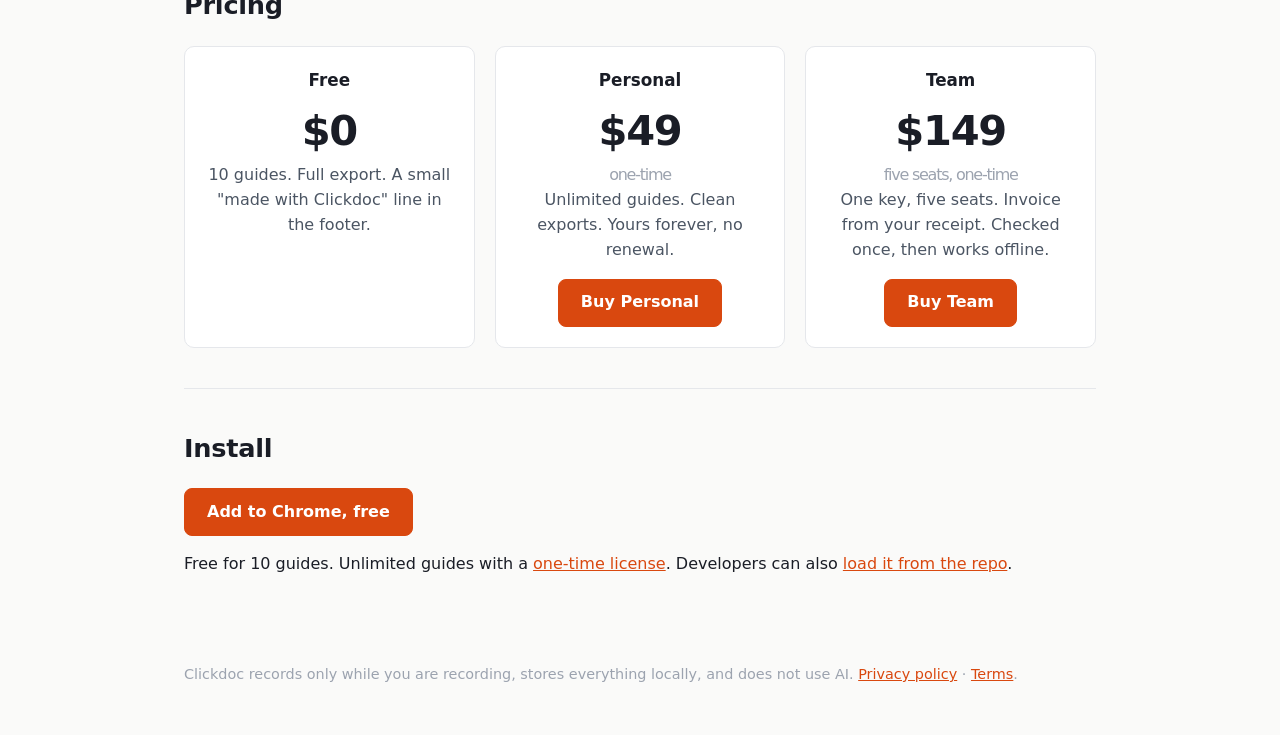
==== commit 23910d7a: "Free tier 10 guides, list prices $49 / $149, terms effective 5 September 2026 Mirrors clickdoc site/" ====
--- a/index.html
+++ b/index.html
@@ -76,7 +76,7 @@
       <tbody>
         <tr><td>Where screenshots go</td><td><strong>Your computer only</strong></td><td>Their cloud</td><td>Your computer only</td></tr>
         <tr><td>Form factor</td><td>Chrome extension</td><td>Chrome extension</td><td>Desktop app</td></tr>
-        <tr><td>Price</td><td><strong>$29 once</strong></td><td>$22 to $26 per user, per month</td><td>$89 once</td></tr>
+        <tr><td>Price</td><td><strong>$49 once</strong></td><td>$22 to $26 per user, per month</td><td>$89 once</td></tr>
         <tr><td>Blur private data</td><td><strong>Yes, baked into the image</strong></td><td>Paid plans only</td><td>Yes</td></tr>
         <tr><td>Zoom to the click, notes, logo</td><td>Yes</td><td>Paid plans only</td><td>Yes</td></tr>
         <tr><td>Paste into Docs, Notion, Confluence</td><td>Yes</td><td>Yes</td><td>Export files</td></tr>
@@ -88,16 +88,16 @@
   <section id="pricing">
     <h2>Pricing</h2>
     <div class="grid">
-      <div class="card price"><h3>Free</h3><div class="amt">$0</div><p>3 guides. Full export. A small "made with Clickdoc" line in the footer.</p></div>
-      <div class="card price"><h3>Personal</h3><div class="amt">$29<small>one-time</small></div><p>Unlimited guides. Clean exports. Yours forever, no renewal.</p><a class="btn buy" href="https://jowjeh.gumroad.com/l/clickdoc?variant=Personal">Buy Personal</a></div>
-      <div class="card price"><h3>Team</h3><div class="amt">$95<small>five seats, one-time</small></div><p>One key, five seats. Invoice from your receipt. Checked once, then works offline.</p><a class="btn buy" href="https://jowjeh.gumroad.com/l/clickdoc?variant=Team%20(5%20seats)">Buy Team</a></div>
+      <div class="card price"><h3>Free</h3><div class="amt">$0</div><p>10 guides. Full export. A small "made with Clickdoc" line in the footer.</p></div>
+      <div class="card price"><h3>Personal</h3><div class="amt">$49<small>one-time</small></div><p>Unlimited guides. Clean exports. Yours forever, no renewal.</p><a class="btn buy" href="https://jowjeh.gumroad.com/l/clickdoc?variant=Personal">Buy Personal</a></div>
+      <div class="card price"><h3>Team</h3><div class="amt">$149<small>five seats, one-time</small></div><p>One key, five seats. Invoice from your receipt. Checked once, then works offline.</p><a class="btn buy" href="https://jowjeh.gumroad.com/l/clickdoc?variant=Team%20(5%20seats)">Buy Team</a></div>
     </div>
   </section>
 
   <section id="install">
     <h2>Install</h2>
     <p><a class="btn" href="https://chromewebstore.google.com/detail/idigbdmgdmlnkocnabfkgcaeohfffoli" rel="noopener">Add to Chrome, free</a></p>
-    <p>Free for 3 guides. Unlimited guides with a <a href="https://jowjeh.gumroad.com/l/clickdoc">one-time license</a>. Developers can also <a href="https://github.com/jowjeh1/clickdoc">load it from the repo</a>.</p>
+    <p>Free for 10 guides. Unlimited guides with a <a href="https://jowjeh.gumroad.com/l/clickdoc">one-time license</a>. Developers can also <a href="https://github.com/jowjeh1/clickdoc">load it from the repo</a>.</p>
   </section>
 
   <footer>Clickdoc records only while you are recording, stores everything locally, and does not use AI. <a href="privacy.html">Privacy policy</a> · <a href="terms.html">Terms</a>.</footer>
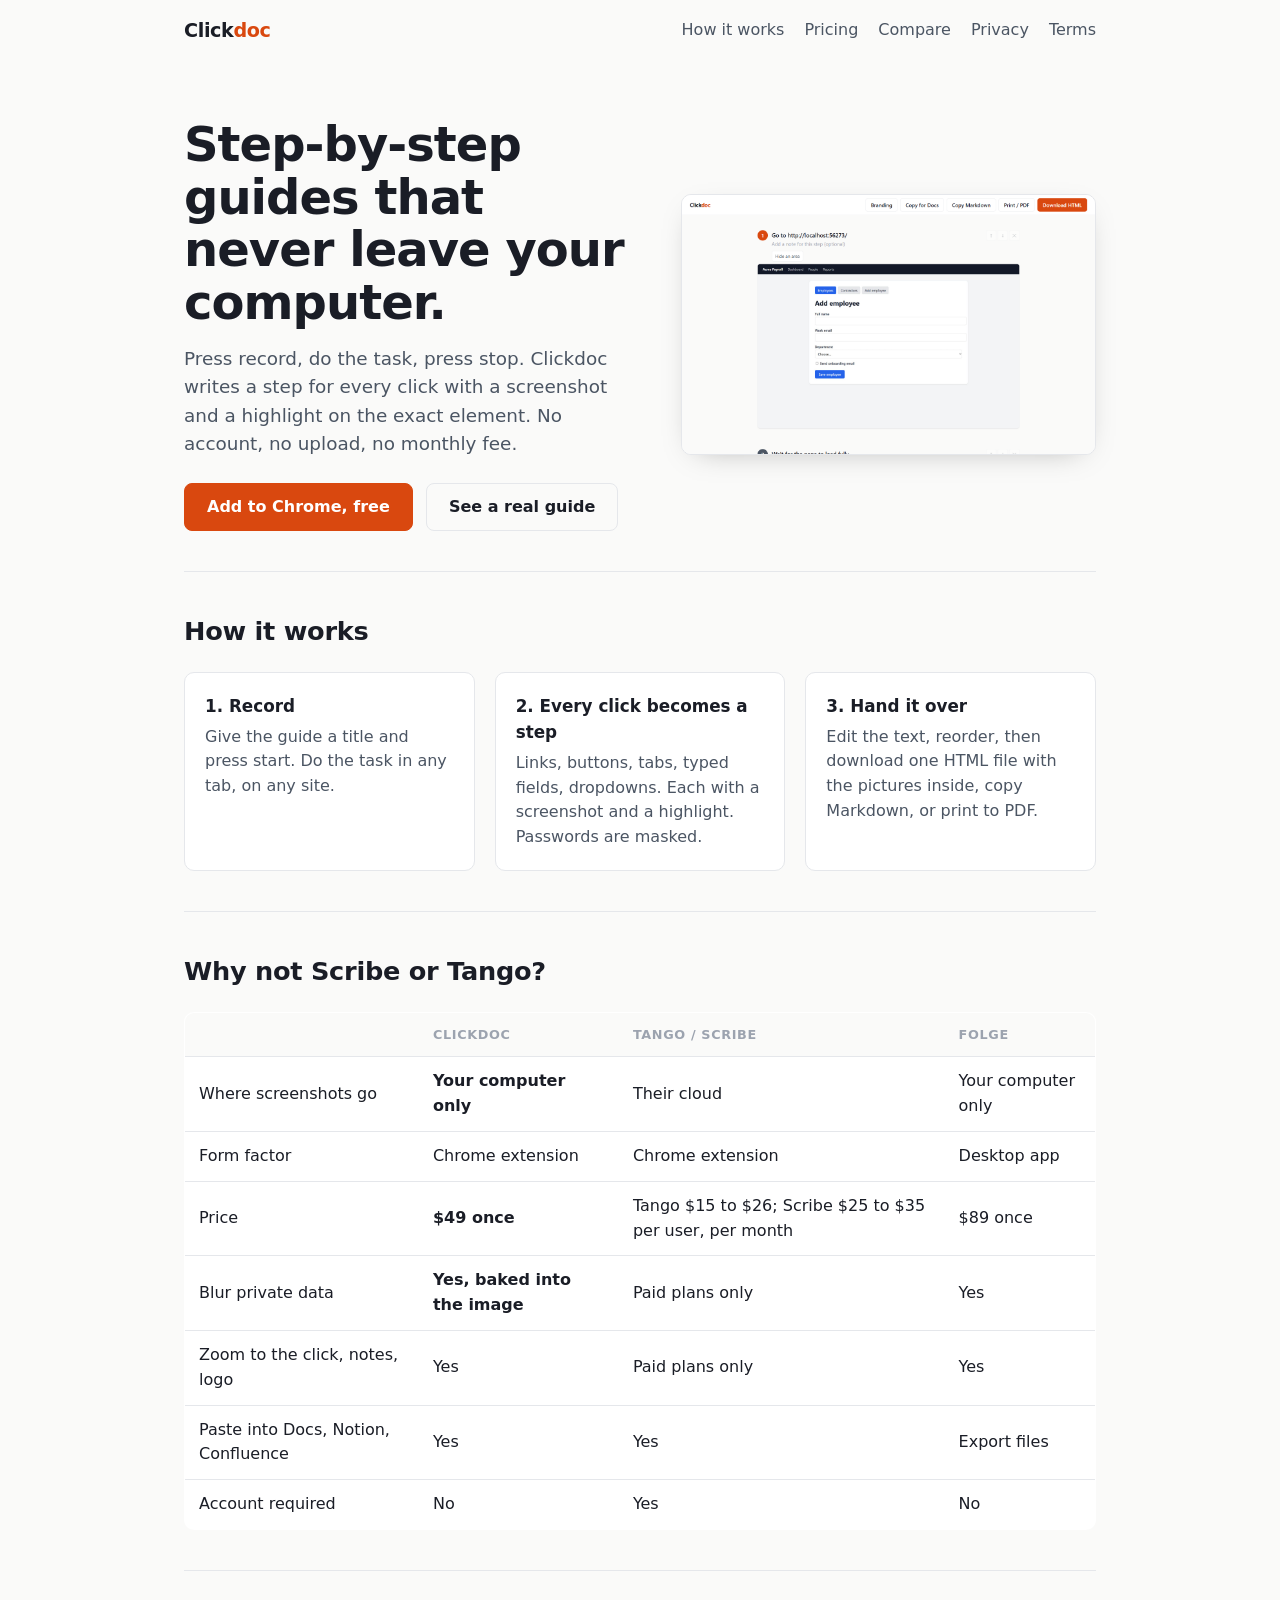
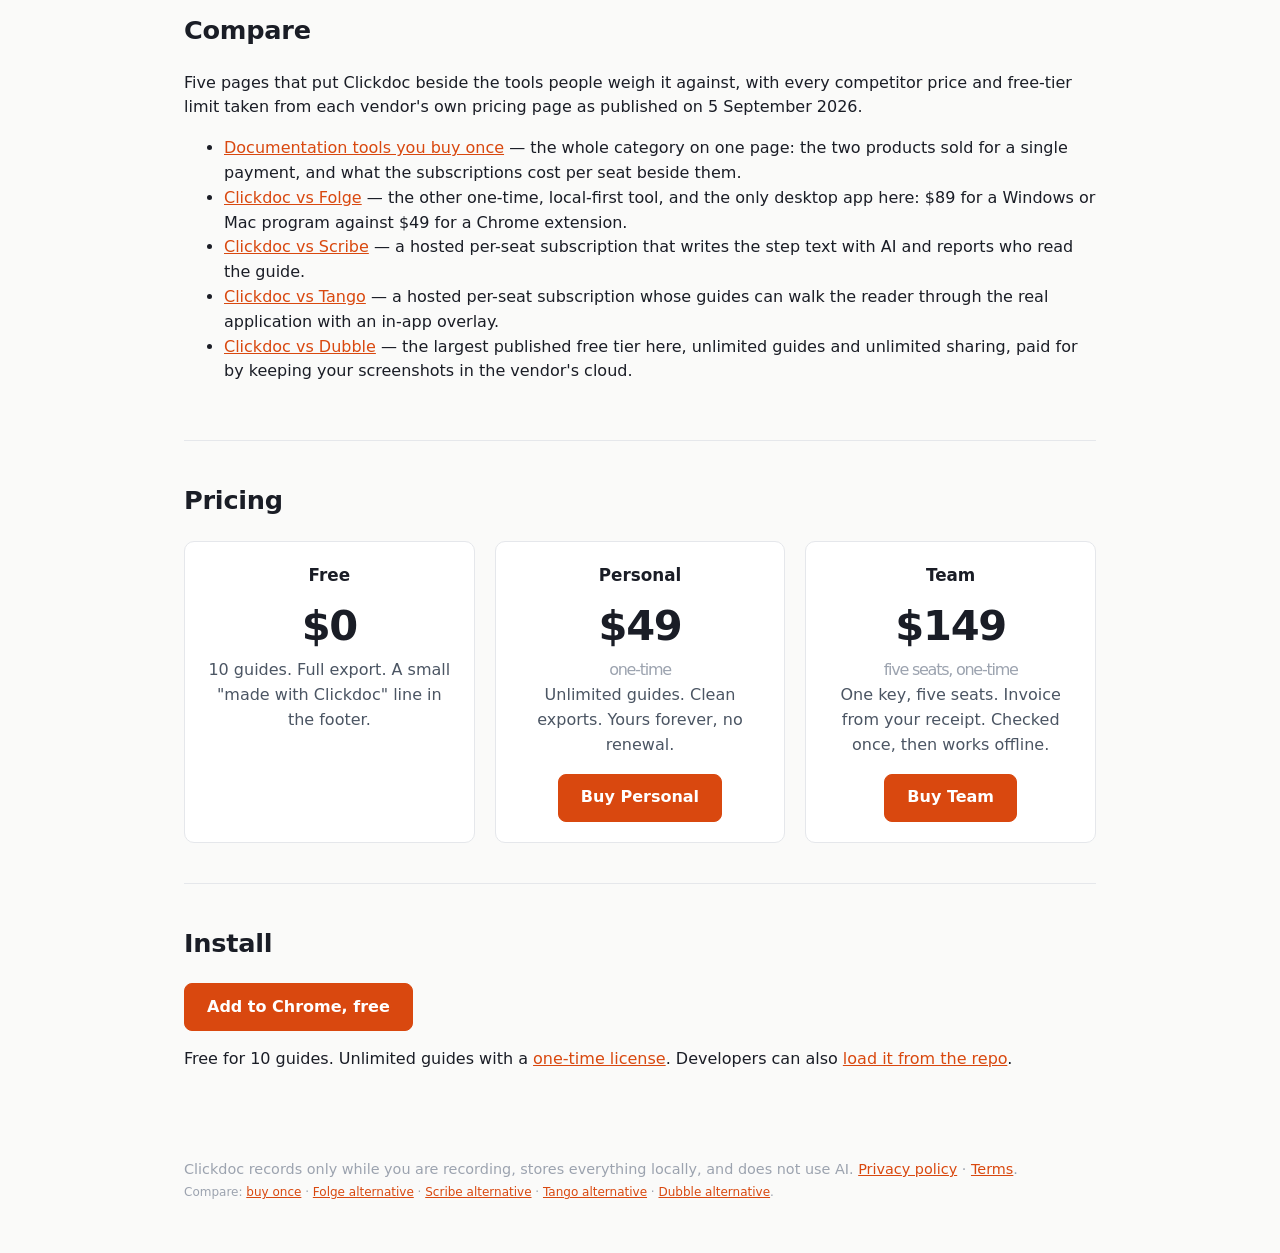
==== commit b27d1c61: "Comparison pages, shared stylesheet, sourced home-page figures Synced from clickdoc site/ at 6186f81" ====
--- a/index.html
+++ b/index.html
@@ -5,49 +5,13 @@
 <meta name="viewport" content="width=device-width, initial-scale=1">
 <title>Clickdoc · Step-by-step guides that never leave your computer</title>
 <meta name="description" content="Record your clicks in Chrome, get a step-by-step guide with screenshots. Nothing is uploaded. Pay once.">
-<style>
-  :root { --primary: #d9480f; --ink: #1a1d26; --ink-2: #4b5563; --ink-3: #9ca3af; --bg: #fafaf9; --surface: #fff; --border: #e5e7eb; }
-  * { box-sizing: border-box; }
-  body { margin: 0; font-family: Inter, system-ui, -apple-system, "Segoe UI", sans-serif; color: var(--ink); background: var(--bg); line-height: 1.55; }
-  a { color: var(--primary); }
-  .wrap { max-width: 960px; margin: 0 auto; padding: 0 24px; }
-  header { display: flex; justify-content: space-between; align-items: center; padding: 16px 0; }
-  .brand { font-weight: 700; font-size: 1.2rem; letter-spacing: -0.02em; color: var(--ink); text-decoration: none; }
-  .brand span { color: var(--primary); }
-  nav a { margin-left: 20px; color: var(--ink-2); text-decoration: none; }
-  .hero { padding: 56px 0 40px; display: grid; grid-template-columns: 1.1fr 1fr; gap: 40px; align-items: center; }
-  h1 { font-size: clamp(2rem, 4.5vw, 3rem); line-height: 1.1; letter-spacing: -0.02em; margin: 0 0 16px; }
-  .lede { font-size: 1.15rem; color: var(--ink-2); margin: 0 0 24px; }
-  .btn { display: inline-flex; align-items: center; min-height: 48px; padding: 0 22px; border-radius: 8px; background: var(--primary); color: #fff; font-weight: 600; text-decoration: none; border: 1px solid var(--primary); }
-  .btn:hover { background: #c23f0b; }
-  .btn-ghost { background: transparent; color: var(--ink); border-color: var(--border); margin-left: 8px; }
-  .btn:focus-visible, a:focus-visible { outline: 3px solid rgba(217,72,15,.4); outline-offset: 2px; }
-  .shot { border: 1px solid var(--border); border-radius: 10px; overflow: hidden; box-shadow: 0 8px 30px -16px rgba(0,0,0,.35); background: #fff; }
-  .shot img { display: block; width: 100%; height: auto; }
-  section { padding: 40px 0; border-top: 1px solid var(--border); }
-  h2 { font-size: 1.6rem; letter-spacing: -0.01em; margin: 0 0 20px; }
-  .grid { display: grid; grid-template-columns: repeat(3, 1fr); gap: 20px; }
-  .card { background: var(--surface); border: 1px solid var(--border); border-radius: 10px; padding: 20px; }
-  .card h3 { margin: 0 0 6px; font-size: 1.05rem; }
-  .card p { margin: 0; color: var(--ink-2); }
-  .price { text-align: center; }
-  .price .amt { font-size: 2.6rem; font-weight: 700; letter-spacing: -0.03em; }
-  .price small { display: block; color: var(--ink-3); font-weight: 500; font-size: 1rem; }
-  .price .buy { margin-top: 16px; }
-  .price p { margin-bottom: 0; }
-  .compare { width: 100%; border-collapse: collapse; background: var(--surface); border: 1px solid var(--border); border-radius: 10px; overflow: hidden; }
-  .compare th, .compare td { padding: 12px 14px; text-align: left; border-bottom: 1px solid var(--border); }
-  .compare th { font-size: .8rem; text-transform: uppercase; letter-spacing: .05em; color: var(--ink-3); background: var(--bg); }
-  .compare tr:last-child td { border-bottom: 0; }
-  footer { padding: 30px 0 50px; color: var(--ink-3); font-size: .9rem; }
-  @media (max-width: 820px) { .hero, .grid { grid-template-columns: 1fr; } nav { display: none; } }
-</style>
+<link rel="stylesheet" href="site.css">
 </head>
 <body>
 <div class="wrap">
   <header>
     <a class="brand" href="#">Click<span>doc</span></a>
-    <nav><a href="#how">How it works</a><a href="#pricing">Pricing</a><a href="privacy.html">Privacy</a><a href="terms.html">Terms</a></nav>
+    <nav><a href="#how">How it works</a><a href="#pricing">Pricing</a><a href="one-time-purchase-documentation-tool.html">Compare</a><a href="privacy.html">Privacy</a><a href="terms.html">Terms</a></nav>
   </header>
 
   <div class="hero">
@@ -76,13 +40,25 @@
       <tbody>
         <tr><td>Where screenshots go</td><td><strong>Your computer only</strong></td><td>Their cloud</td><td>Your computer only</td></tr>
         <tr><td>Form factor</td><td>Chrome extension</td><td>Chrome extension</td><td>Desktop app</td></tr>
-        <tr><td>Price</td><td><strong>$49 once</strong></td><td>$22 to $26 per user, per month</td><td>$89 once</td></tr>
+        <tr><td>Price</td><td><strong>$49 once</strong></td><td>Tango $15 to $26; Scribe $25 to $35 per user, per month</td><td>$89 once</td></tr>
         <tr><td>Blur private data</td><td><strong>Yes, baked into the image</strong></td><td>Paid plans only</td><td>Yes</td></tr>
         <tr><td>Zoom to the click, notes, logo</td><td>Yes</td><td>Paid plans only</td><td>Yes</td></tr>
         <tr><td>Paste into Docs, Notion, Confluence</td><td>Yes</td><td>Yes</td><td>Export files</td></tr>
         <tr><td>Account required</td><td>No</td><td>Yes</td><td>No</td></tr>
       </tbody>
     </table>
+  </section>
+
+  <section id="compare">
+    <h2>Compare</h2>
+    <p>Five pages that put Clickdoc beside the tools people weigh it against, with every competitor price and free-tier limit taken from each vendor's own pricing page as published on 5 September 2026.</p>
+    <ul>
+      <li><a href="one-time-purchase-documentation-tool.html">Documentation tools you buy once</a> — the whole category on one page: the two products sold for a single payment, and what the subscriptions cost per seat beside them.</li>
+      <li><a href="folge-alternative.html">Clickdoc vs Folge</a> — the other one-time, local-first tool, and the only desktop app here: $89 for a Windows or Mac program against $49 for a Chrome extension.</li>
+      <li><a href="scribe-alternative.html">Clickdoc vs Scribe</a> — a hosted per-seat subscription that writes the step text with AI and reports who read the guide.</li>
+      <li><a href="tango-alternative.html">Clickdoc vs Tango</a> — a hosted per-seat subscription whose guides can walk the reader through the real application with an in-app overlay.</li>
+      <li><a href="dubble-alternative.html">Clickdoc vs Dubble</a> — the largest published free tier here, unlimited guides and unlimited sharing, paid for by keeping your screenshots in the vendor's cloud.</li>
+    </ul>
   </section>
 
   <section id="pricing">
@@ -100,7 +76,8 @@
     <p>Free for 10 guides. Unlimited guides with a <a href="https://jowjeh.gumroad.com/l/clickdoc">one-time license</a>. Developers can also <a href="https://github.com/jowjeh1/clickdoc">load it from the repo</a>.</p>
   </section>
 
-  <footer>Clickdoc records only while you are recording, stores everything locally, and does not use AI. <a href="privacy.html">Privacy policy</a> · <a href="terms.html">Terms</a>.</footer>
+  <footer>Clickdoc records only while you are recording, stores everything locally, and does not use AI. <a href="privacy.html">Privacy policy</a> · <a href="terms.html">Terms</a>.<br>
+    <small>Compare: <a href="one-time-purchase-documentation-tool.html">buy once</a> · <a href="folge-alternative.html">Folge alternative</a> · <a href="scribe-alternative.html">Scribe alternative</a> · <a href="tango-alternative.html">Tango alternative</a> · <a href="dubble-alternative.html">Dubble alternative</a>.</small></footer>
 </div>
 </body>
 </html>
--- a/site.css
+++ b/site.css
@@ -0,0 +1,52 @@
+/* Clickdoc site stylesheet — shared by index.html, privacy.html, terms.html and the
+   comparison pages. Lifted verbatim out of site/index.html's inline <style>; each page keeps
+   its own page-specific rules in its own <style> block, which loads after this file and wins.
+
+   One deliberate change during the move: the h1/h2 sizing below is scoped to .wrap, the marketing
+   shell, because privacy.html and terms.html now load this file too and set their own document
+   typography on a bare <main>. Element-level rules that no document page uses (section, footer)
+   stay unscoped. */
+:root { --primary: #d9480f; --ink: #1a1d26; --ink-2: #4b5563; --ink-3: #9ca3af; --bg: #fafaf9; --surface: #fff; --border: #e5e7eb; }
+* { box-sizing: border-box; }
+body { margin: 0; font-family: Inter, system-ui, -apple-system, "Segoe UI", sans-serif; color: var(--ink); background: var(--bg); line-height: 1.55; }
+a { color: var(--primary); }
+.wrap { max-width: 960px; margin: 0 auto; padding: 0 24px; }
+header { display: flex; justify-content: space-between; align-items: center; padding: 16px 0; }
+.brand { font-weight: 700; font-size: 1.2rem; letter-spacing: -0.02em; color: var(--ink); text-decoration: none; }
+.brand span { color: var(--primary); }
+nav a { margin-left: 20px; color: var(--ink-2); text-decoration: none; }
+.hero { padding: 56px 0 40px; display: grid; grid-template-columns: 1.1fr 1fr; gap: 40px; align-items: center; }
+.wrap h1 { font-size: clamp(2rem, 4.5vw, 3rem); line-height: 1.1; letter-spacing: -0.02em; margin: 0 0 16px; }
+.lede { font-size: 1.15rem; color: var(--ink-2); margin: 0 0 24px; }
+.btn { display: inline-flex; align-items: center; min-height: 48px; padding: 0 22px; border-radius: 8px; background: var(--primary); color: #fff; font-weight: 600; text-decoration: none; border: 1px solid var(--primary); }
+.btn:hover { background: #c23f0b; }
+.btn-ghost { background: transparent; color: var(--ink); border-color: var(--border); margin-left: 8px; }
+.btn:focus-visible, a:focus-visible { outline: 3px solid rgba(217,72,15,.4); outline-offset: 2px; }
+.shot { border: 1px solid var(--border); border-radius: 10px; overflow: hidden; box-shadow: 0 8px 30px -16px rgba(0,0,0,.35); background: #fff; }
+.shot img { display: block; width: 100%; height: auto; }
+section { padding: 40px 0; border-top: 1px solid var(--border); }
+.wrap h2 { font-size: 1.6rem; letter-spacing: -0.01em; margin: 0 0 20px; }
+.grid { display: grid; grid-template-columns: repeat(3, 1fr); gap: 20px; }
+.card { background: var(--surface); border: 1px solid var(--border); border-radius: 10px; padding: 20px; }
+.card h3 { margin: 0 0 6px; font-size: 1.05rem; }
+.card p { margin: 0; color: var(--ink-2); }
+.price { text-align: center; }
+.price .amt { font-size: 2.6rem; font-weight: 700; letter-spacing: -0.03em; }
+.price small { display: block; color: var(--ink-3); font-weight: 500; font-size: 1rem; }
+.price .buy { margin-top: 16px; }
+.price p { margin-bottom: 0; }
+.compare { width: 100%; border-collapse: collapse; background: var(--surface); border: 1px solid var(--border); border-radius: 10px; overflow: hidden; }
+.compare th, .compare td { padding: 12px 14px; text-align: left; border-bottom: 1px solid var(--border); }
+.compare th { font-size: .8rem; text-transform: uppercase; letter-spacing: .05em; color: var(--ink-3); background: var(--bg); }
+.compare tr:last-child td { border-bottom: 0; }
+footer { padding: 30px 0 50px; color: var(--ink-3); font-size: .9rem; }
+@media (max-width: 820px) { .hero, .grid { grid-template-columns: 1fr; } nav { display: none; } }
+
+/* Comparison pages: the source line under a table, the honest-limits lists, the CTA row. */
+.source { color: var(--ink-3); font-size: .9rem; margin: 12px 0 0; }
+.source a { color: var(--ink-2); }
+.checklist { margin: 0; padding-left: 20px; color: var(--ink-2); }
+.checklist li { margin-bottom: 8px; }
+.table-scroll { overflow-x: auto; }
+.cta-row { display: flex; flex-wrap: wrap; gap: 12px; align-items: center; }
+.cta-row .btn-ghost { margin-left: 0; }
